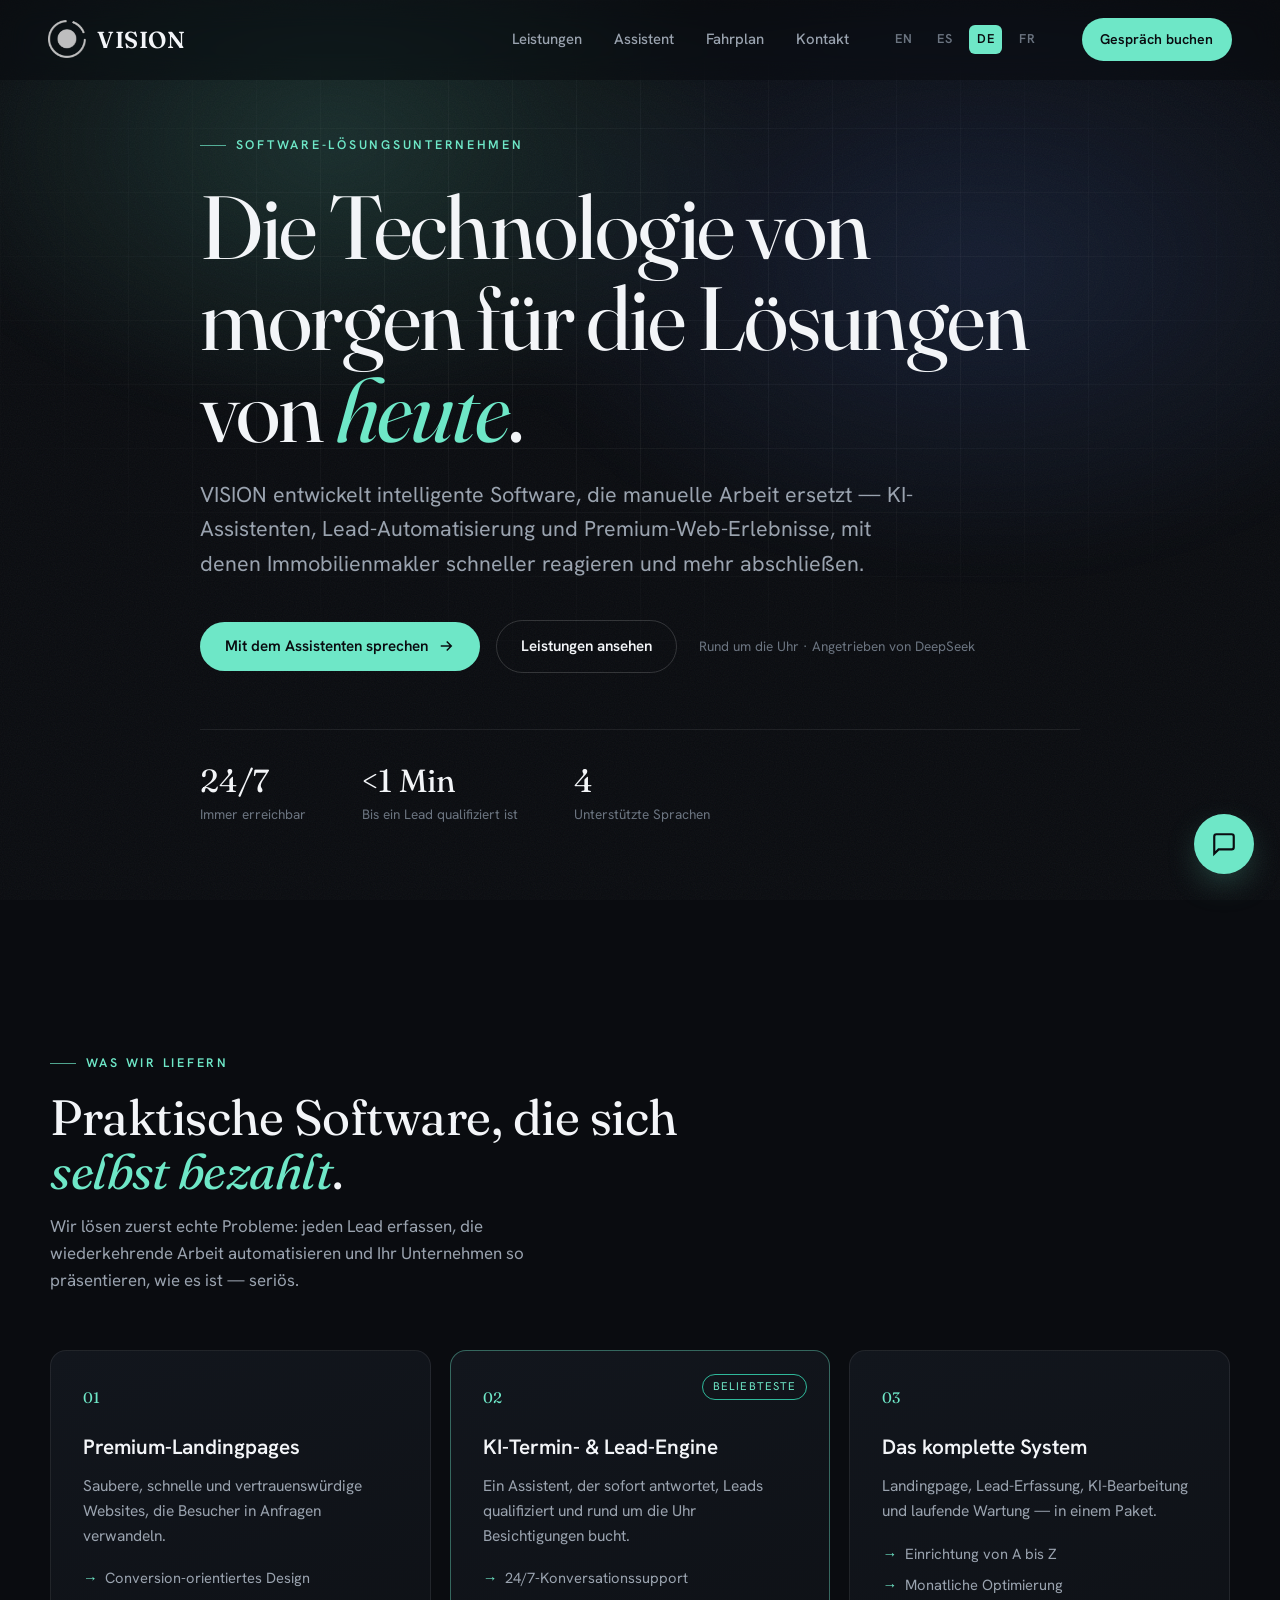
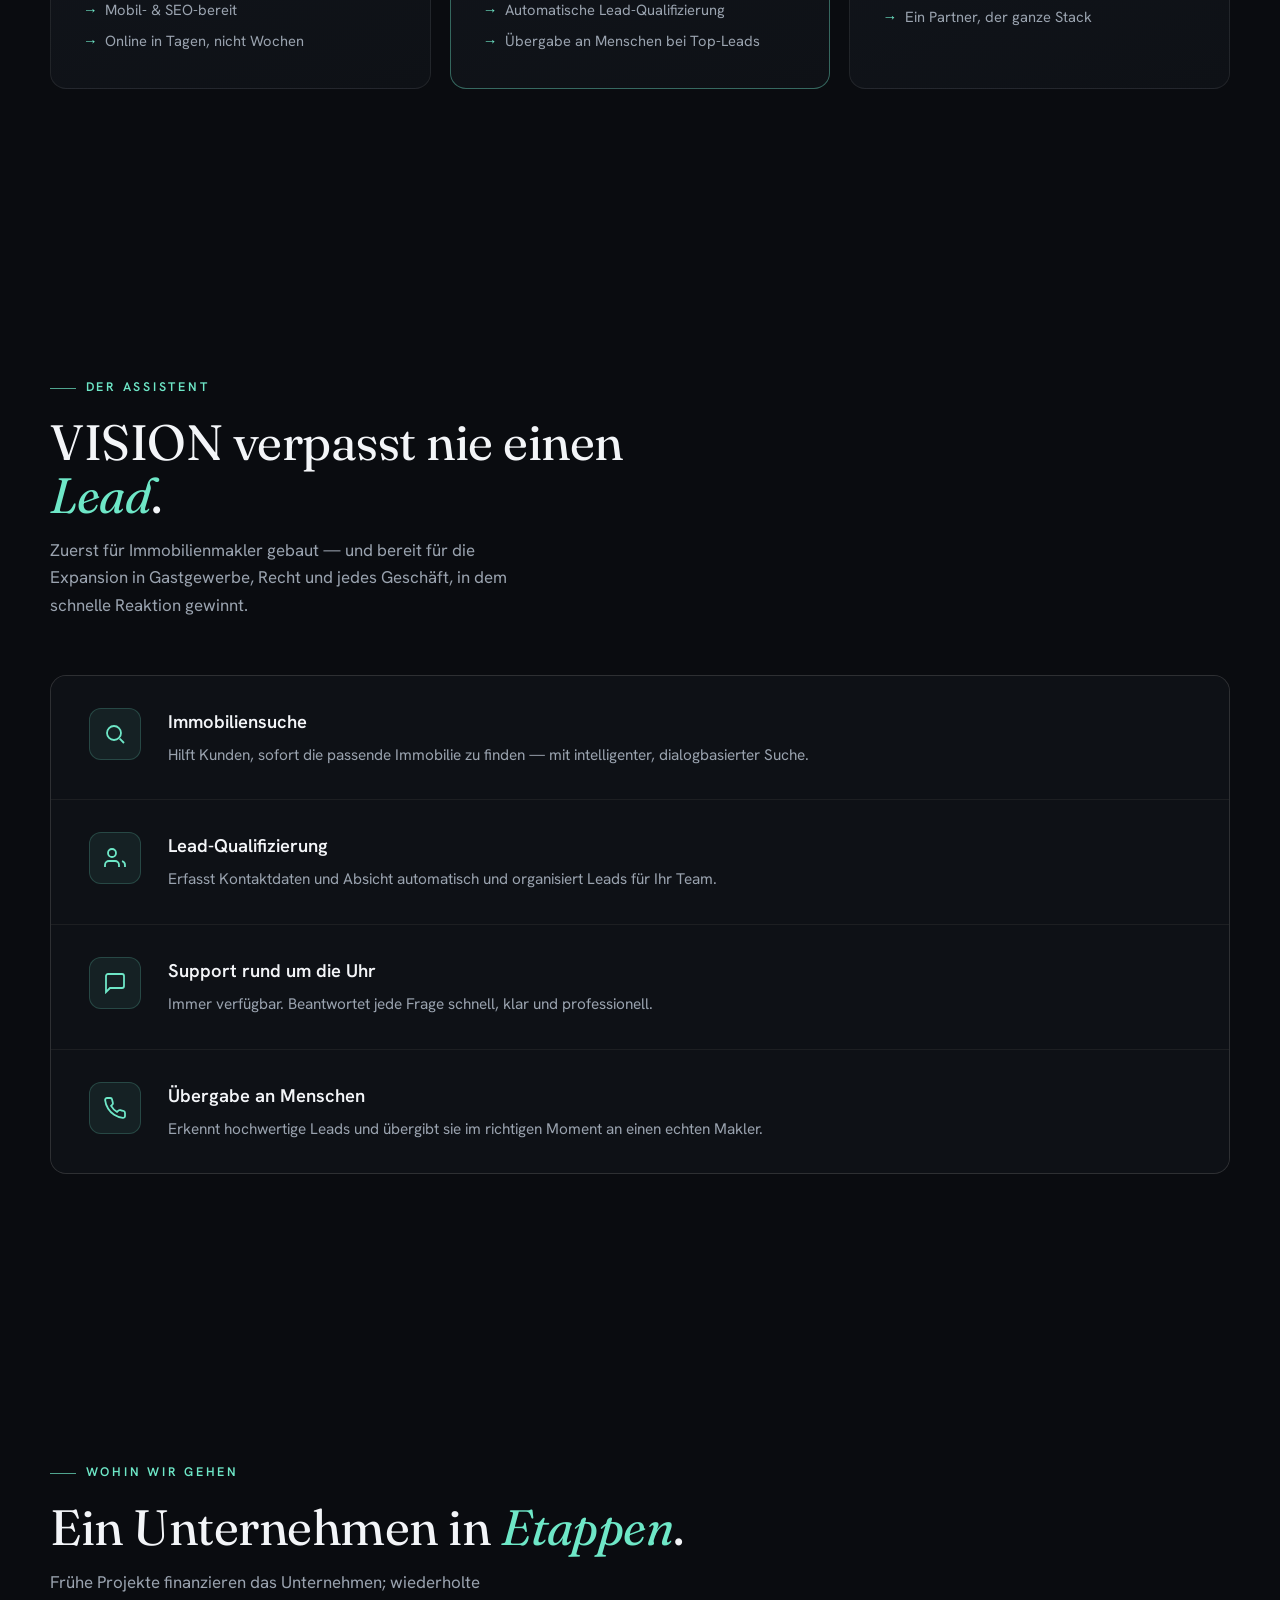
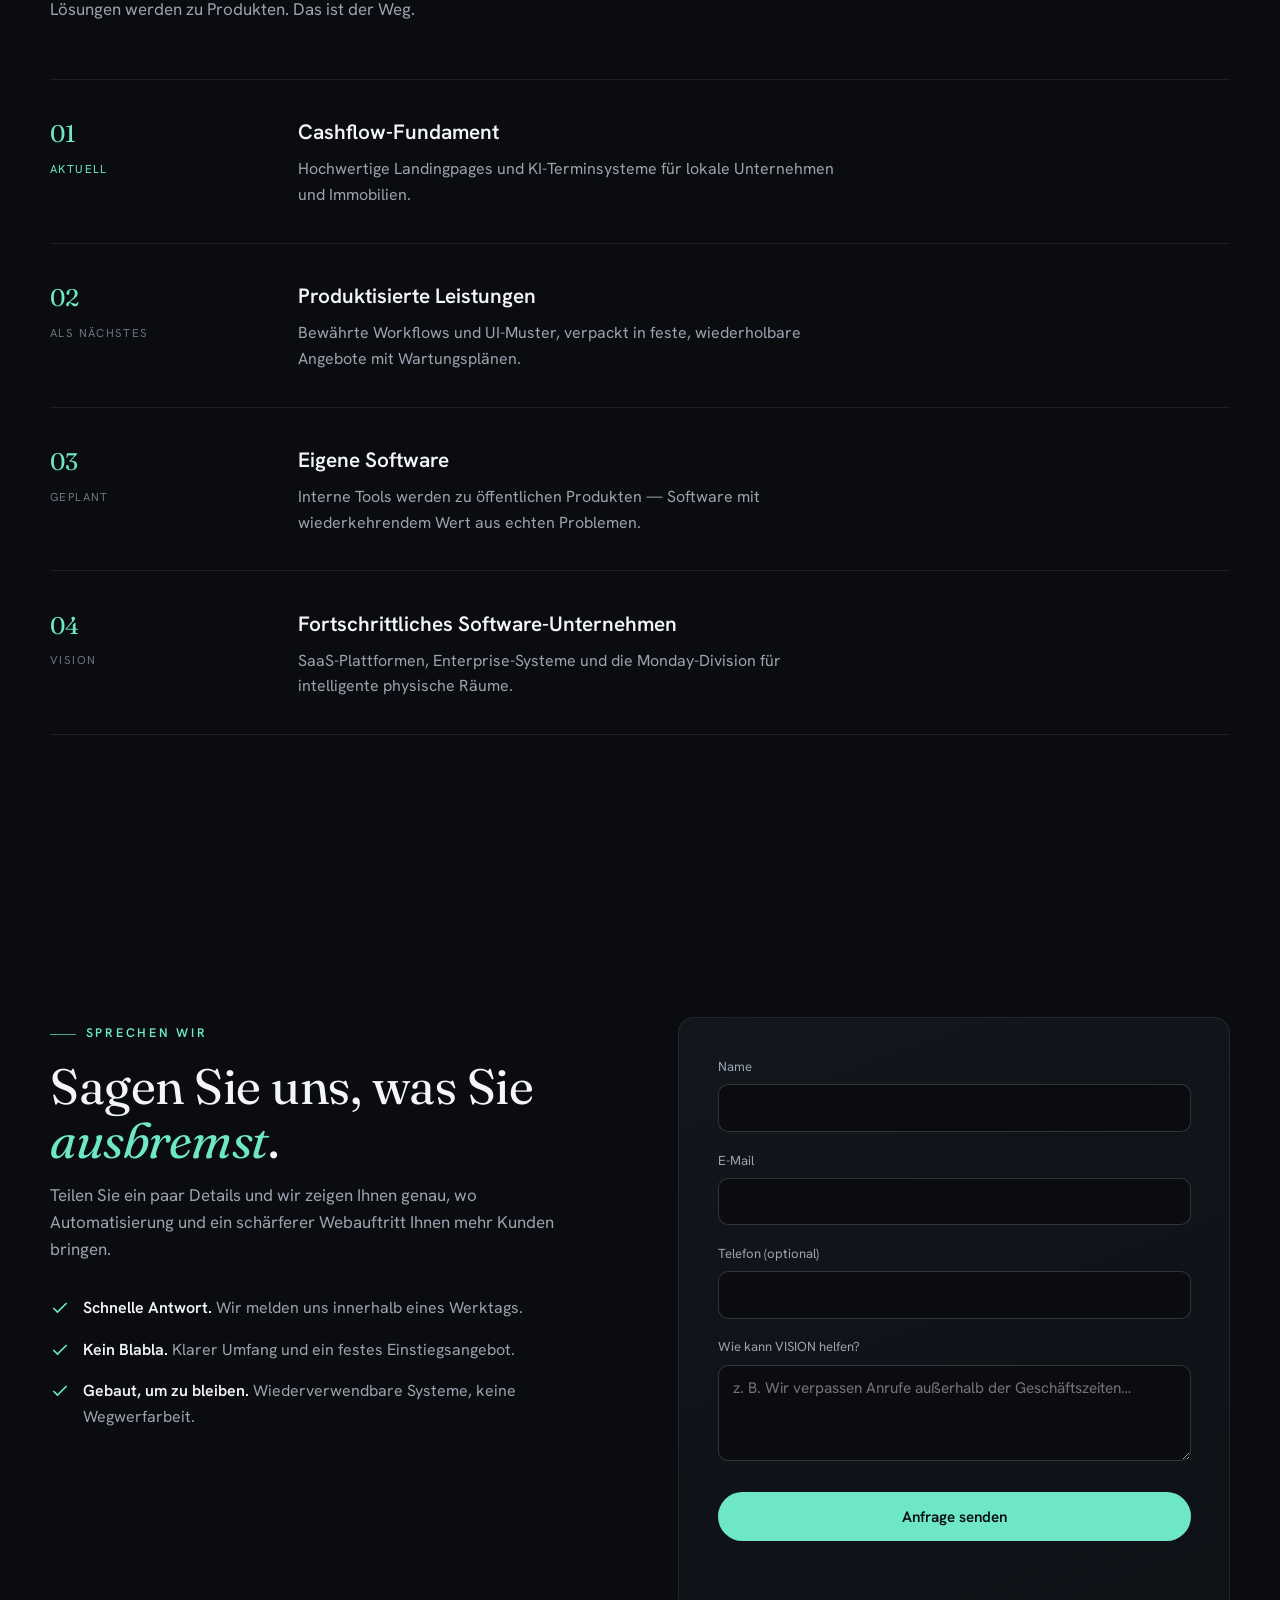
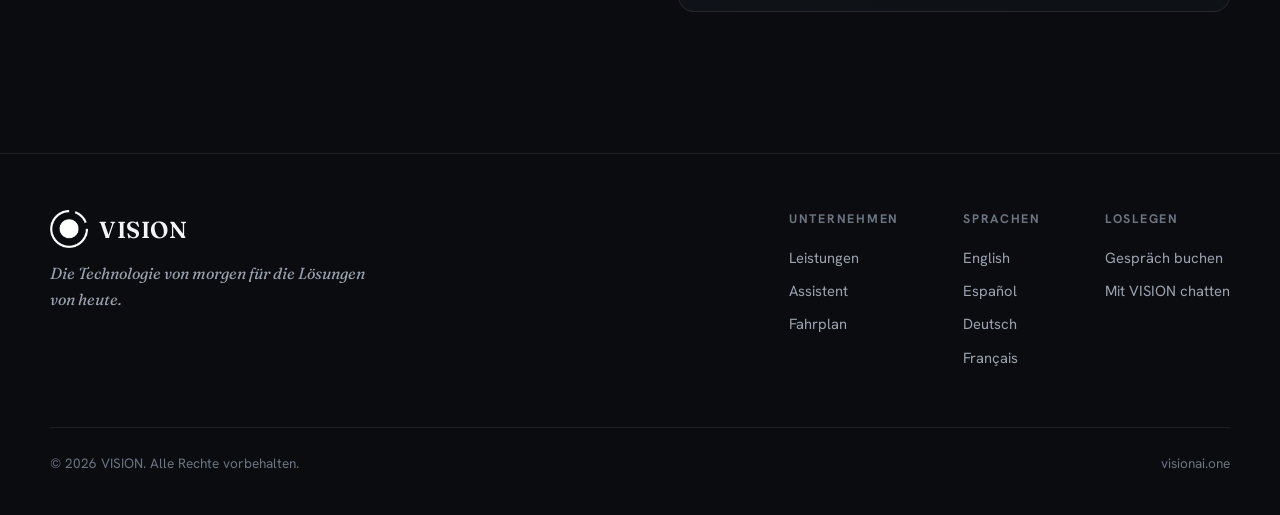
==== de/index.html @ 318dabcb "Executive change, built from the ground up, hard redesign of all the pages" ====
<!DOCTYPE html>
<html lang="de" data-lang="de">
<head>
  <meta charset="UTF-8" />
  <meta name="viewport" content="width=device-width, initial-scale=1.0" />
  <title>VISION</title>
  <meta name="description" content="VISION entwickelt Software, die Zeit spart, die Conversion steigert und manuelle Arbeit automatisiert. KI-Assistenten und Premium-Web-Erlebnisse für Immobilienmakler." />
  <meta name="theme-color" content="#0a0c10" />

  <meta property="og:title" content="VISION — Die Technologie von morgen für die Lösungen von heute" />
  <meta property="og:description" content="KI-Terminautomatisierung, Lead-Qualifizierung und Premium-Landingpages für lokale Unternehmen und Immobilien." />
  <meta property="og:type" content="website" />
  <meta property="og:url" content="https://visionai.one/de/" />

  <link rel="shortcut icon" href="../assets/images/favicon/favicon.ico?v=7" type="image/x-icon">
  <link rel="icon" type="image/png" sizes="16x16" href="../assets/images/favicon/favicon-16x16.png?v=7">
  <link rel="icon" type="image/png" sizes="32x32" href="../assets/images/favicon/favicon-32x32.png?v=7">
  <link rel="apple-touch-icon" sizes="180x180" href="../assets/images/favicon/apple-touch-icon-v7.png?v=7">
  <link rel="manifest" href="../assets/data/site.webmanifest?v=7">


  <link rel="stylesheet" href="../dependencies/css/fonts.css">
  <link rel="stylesheet" href="../dependencies/css/styles.css">
</head>

<body>
  <header class="nav">
    <a class="nav-logo" href="../de/index.html">
      <img src="../assets/images/logos/VISION-NewLogo.png" alt="VISION" class="nav-logo-img">
      VISION
    </a>
    <div class="nav-cluster">
      <nav class="nav-links">
        <a href="#services">Leistungen</a>
        <a href="#capabilities">Assistent</a>
        <a href="#roadmap">Fahrplan</a>
        <a href="#contact">Kontakt</a>
      </nav>
      <div class="lang-switch" aria-label="Sprache">
        <a href="../index.html">EN</a>
        <a href="../es/index.html">ES</a>
        <a href="../de/index.html" aria-current="true">DE</a>
        <a href="../fr/index.html">FR</a>
      </div>
      <a class="btn btn-primary btn-sm" href="#contact">Gespräch buchen</a>
    </div>
  </header>

  <section class="hero">
    <div class="container hero-inner">
      <span class="eyebrow reveal">Software-Lösungsunternehmen</span>
      <h1 class="reveal">Die Technologie von morgen für die Lösungen von <em>heute</em>.</h1>
      <p class="hero-sub reveal">
        VISION entwickelt intelligente Software, die manuelle Arbeit ersetzt — KI-Assistenten,
        Lead-Automatisierung und Premium-Web-Erlebnisse, mit denen Immobilienmakler schneller
        reagieren und mehr abschließen.
      </p>
      <div class="hero-actions reveal">
        <button class="btn btn-primary" data-open-chat>
          Mit dem Assistenten sprechen
          <svg width="18" height="18" viewBox="0 0 24 24" fill="none" stroke="currentColor" stroke-width="2"><path d="M5 12h14M13 6l6 6-6 6"/></svg>
        </button>
        <a class="btn btn-ghost" href="#services">Leistungen ansehen</a>
        <span class="hero-note">Rund um die Uhr · Angetrieben von DeepSeek</span>
      </div>

      <div class="hero-stats reveal">
        <div class="stat"><div class="n">24/7</div><div class="l">Immer erreichbar</div></div>
        <div class="stat"><div class="n">&lt;1 Min</div><div class="l">Bis ein Lead qualifiziert ist</div></div>
        <div class="stat"><div class="n">4</div><div class="l">Unterstützte Sprachen</div></div>
      </div>
    </div>
  </section>

  <section id="services" class="section">
    <div class="container">
      <div class="section-head reveal">
        <span class="eyebrow">Was wir liefern</span>
        <h2 class="section-title">Praktische Software, die sich <em>selbst bezahlt</em>.</h2>
        <p class="section-sub">Wir lösen zuerst echte Probleme: jeden Lead erfassen, die wiederkehrende Arbeit
          automatisieren und Ihr Unternehmen so präsentieren, wie es ist — seriös.</p>
      </div>

      <div class="offers-grid">
        <article class="offer reveal">
          <div class="offer-num">01</div>
          <h3>Premium-Landingpages</h3>
          <p>Saubere, schnelle und vertrauenswürdige Websites, die Besucher in Anfragen verwandeln.</p>
          <ul>
            <li>Conversion-orientiertes Design</li>
            <li>Mobil- & SEO-bereit</li>
            <li>Online in Tagen, nicht Wochen</li>
          </ul>
        </article>

        <article class="offer featured reveal">
          <span class="tag">Beliebteste</span>
          <div class="offer-num">02</div>
          <h3>KI-Termin- & Lead-Engine</h3>
          <p>Ein Assistent, der sofort antwortet, Leads qualifiziert und rund um die Uhr Besichtigungen bucht.</p>
          <ul>
            <li>24/7-Konversationssupport</li>
            <li>Automatische Lead-Qualifizierung</li>
            <li>Übergabe an Menschen bei Top-Leads</li>
          </ul>
        </article>

        <article class="offer reveal">
          <div class="offer-num">03</div>
          <h3>Das komplette System</h3>
          <p>Landingpage, Lead-Erfassung, KI-Bearbeitung und laufende Wartung — in einem Paket.</p>
          <ul>
            <li>Einrichtung von A bis Z</li>
            <li>Monatliche Optimierung</li>
            <li>Ein Partner, der ganze Stack</li>
          </ul>
        </article>
      </div>
    </div>
  </section>

  <section id="capabilities" class="section">
    <div class="container">
      <div class="section-head reveal">
        <span class="eyebrow">Der Assistent</span>
        <h2 class="section-title">VISION verpasst nie einen <em>Lead</em>.</h2>
        <p class="section-sub">Zuerst für Immobilienmakler gebaut — und bereit für die Expansion in Gastgewerbe,
          Recht und jedes Geschäft, in dem schnelle Reaktion gewinnt.</p>
      </div>

      <div class="caps reveal">
        <div class="cap">
          <div class="cap-icon"><svg viewBox="0 0 24 24" fill="none" stroke="currentColor" stroke-width="1.8"><path d="m21 21-4.3-4.3"/><circle cx="11" cy="11" r="7"/></svg></div>
          <div><h3>Immobiliensuche</h3><p>Hilft Kunden, sofort die passende Immobilie zu finden — mit intelligenter, dialogbasierter Suche.</p></div>
        </div>
        <div class="cap">
          <div class="cap-icon"><svg viewBox="0 0 24 24" fill="none" stroke="currentColor" stroke-width="1.8"><path d="M16 21v-2a4 4 0 0 0-4-4H6a4 4 0 0 0-4 4v2"/><circle cx="9" cy="7" r="4"/><path d="M22 21v-2a4 4 0 0 0-3-3.87"/></svg></div>
          <div><h3>Lead-Qualifizierung</h3><p>Erfasst Kontaktdaten und Absicht automatisch und organisiert Leads für Ihr Team.</p></div>
        </div>
        <div class="cap">
          <div class="cap-icon"><svg viewBox="0 0 24 24" fill="none" stroke="currentColor" stroke-width="1.8"><path d="M21 15a2 2 0 0 1-2 2H7l-4 4V5a2 2 0 0 1 2-2h14a2 2 0 0 1 2 2z"/></svg></div>
          <div><h3>Support rund um die Uhr</h3><p>Immer verfügbar. Beantwortet jede Frage schnell, klar und professionell.</p></div>
        </div>
        <div class="cap">
          <div class="cap-icon"><svg viewBox="0 0 24 24" fill="none" stroke="currentColor" stroke-width="1.8"><path d="M22 16.92v3a2 2 0 0 1-2.18 2 19.79 19.79 0 0 1-8.63-3.07 19.5 19.5 0 0 1-6-6 19.79 19.79 0 0 1-3.07-8.67A2 2 0 0 1 4.11 2h3a2 2 0 0 1 2 1.72c.13.96.36 1.9.7 2.81a2 2 0 0 1-.45 2.11L8.09 9.91a16 16 0 0 0 6 6l1.27-1.27a2 2 0 0 1 2.11-.45c.91.34 1.85.57 2.81.7A2 2 0 0 1 22 16.92z"/></svg></div>
          <div><h3>Übergabe an Menschen</h3><p>Erkennt hochwertige Leads und übergibt sie im richtigen Moment an einen echten Makler.</p></div>
        </div>
      </div>
    </div>
  </section>

  <section id="roadmap" class="section">
    <div class="container">
      <div class="section-head reveal">
        <span class="eyebrow">Wohin wir gehen</span>
        <h2 class="section-title">Ein Unternehmen in <em>Etappen</em>.</h2>
        <p class="section-sub">Frühe Projekte finanzieren das Unternehmen; wiederholte Lösungen werden zu Produkten. Das ist der Weg.</p>
      </div>

      <div class="roadmap-wrap reveal">
        <div class="stage">
          <div class="stage-k"><span class="phase">01</span><span class="status now">Aktuell</span></div>
          <div><h3>Cashflow-Fundament</h3><p>Hochwertige Landingpages und KI-Terminsysteme für lokale Unternehmen und Immobilien.</p></div>
        </div>
        <div class="stage">
          <div class="stage-k"><span class="phase">02</span><span class="status">Als Nächstes</span></div>
          <div><h3>Produktisierte Leistungen</h3><p>Bewährte Workflows und UI-Muster, verpackt in feste, wiederholbare Angebote mit Wartungsplänen.</p></div>
        </div>
        <div class="stage">
          <div class="stage-k"><span class="phase">03</span><span class="status">Geplant</span></div>
          <div><h3>Eigene Software</h3><p>Interne Tools werden zu öffentlichen Produkten — Software mit wiederkehrendem Wert aus echten Problemen.</p></div>
        </div>
        <div class="stage">
          <div class="stage-k"><span class="phase">04</span><span class="status">Vision</span></div>
          <div><h3>Fortschrittliches Software-Unternehmen</h3><p>SaaS-Plattformen, Enterprise-Systeme und die Monday-Division für intelligente physische Räume.</p></div>
        </div>
      </div>
    </div>
  </section>

  <section id="contact" class="section">
    <div class="container contact-grid">
      <div class="contact-copy reveal">
        <span class="eyebrow">Sprechen wir</span>
        <h2 class="section-title">Sagen Sie uns, was Sie <em>ausbremst</em>.</h2>
        <p class="section-sub">Teilen Sie ein paar Details und wir zeigen Ihnen genau, wo Automatisierung und
          ein schärferer Webauftritt Ihnen mehr Kunden bringen.</p>
        <ul class="contact-points">
          <li><svg viewBox="0 0 24 24" fill="none" stroke="currentColor" stroke-width="2"><path d="M20 6 9 17l-5-5"/></svg><span><b>Schnelle Antwort.</b> Wir melden uns innerhalb eines Werktags.</span></li>
          <li><svg viewBox="0 0 24 24" fill="none" stroke="currentColor" stroke-width="2"><path d="M20 6 9 17l-5-5"/></svg><span><b>Kein Blabla.</b> Klarer Umfang und ein festes Einstiegsangebot.</span></li>
          <li><svg viewBox="0 0 24 24" fill="none" stroke="currentColor" stroke-width="2"><path d="M20 6 9 17l-5-5"/></svg><span><b>Gebaut, um zu bleiben.</b> Wiederverwendbare Systeme, keine Wegwerfarbeit.</span></li>
        </ul>
      </div>

      <form id="leadForm" class="lead-form reveal" novalidate>
        <div class="field">
          <label for="lf-name">Name</label>
          <input id="lf-name" name="name" type="text" autocomplete="name" required>
        </div>
        <div class="field">
          <label for="lf-email">E-Mail</label>
          <input id="lf-email" name="email" type="email" autocomplete="email" required>
        </div>
        <div class="field">
          <label for="lf-phone">Telefon (optional)</label>
          <input id="lf-phone" name="phone" type="tel" autocomplete="tel">
        </div>
        <div class="field">
          <label for="lf-message">Wie kann VISION helfen?</label>
          <textarea id="lf-message" name="message" placeholder="z. B. Wir verpassen Anrufe außerhalb der Geschäftszeiten…"></textarea>
        </div>
        <button type="submit" class="btn btn-primary">Anfrage senden</button>
        <p id="formStatus" class="form-status" role="status" aria-live="polite"></p>
      </form>
    </div>
  </section>

  <footer class="footer">
    <div class="container">
      <div class="footer-top">
        <div class="footer-brand">
          <a class="nav-logo" href="../de/index.html"><img src="../assets/images/logos/VISION-WhiteNBACK.png" alt="VISION" class="nav-logo-img"> VISION</a>
          <p class="motto">Die Technologie von morgen für die Lösungen von heute.</p>
        </div>
        <div class="footer-cols">
          <div class="footer-col">
            <h4>Unternehmen</h4>
            <a href="#services">Leistungen</a>
            <a href="#capabilities">Assistent</a>
            <a href="#roadmap">Fahrplan</a>
          </div>
          <div class="footer-col">
            <h4>Sprachen</h4>
            <a href="../index.html">English</a>
            <a href="../es/index.html">Español</a>
            <a href="../de/index.html">Deutsch</a>
            <a href="../fr/index.html">Français</a>
          </div>
          <div class="footer-col">
            <h4>Loslegen</h4>
            <a href="#contact">Gespräch buchen</a>
            <a href="#" data-open-chat>Mit VISION chatten</a>
          </div>
        </div>
      </div>
      <div class="footer-bottom">
        <span>© <span id="year">2026</span> VISION. Alle Rechte vorbehalten.</span>
        <span>visionai.one</span>
      </div>
    </div>
  </footer>

  <button id="chatFab" class="chat-fab" aria-label="VISION-Assistent öffnen">
    <svg viewBox="0 0 24 24" fill="none" stroke="currentColor" stroke-width="2"><path d="M21 15a2 2 0 0 1-2 2H7l-4 4V5a2 2 0 0 1 2-2h14a2 2 0 0 1 2 2z"/></svg>
  </button>

  <div id="chatWidget" class="chat-widget hidden" role="dialog" aria-label="VISION-Assistent">
    <div class="chat-header">
      <div class="chat-avatar">V</div>
      <div>
        <div class="chat-title">VISION-Assistent</div>
        <div class="chat-status">Online</div>
      </div>
      <button id="chatClose" class="chat-close" aria-label="Schließen">✕</button>
    </div>
    <div class="chat-messages" id="chatMessages"></div>
    <div class="chat-input-row">
      <input type="text" id="chatInput" placeholder="Nach einer Immobilie fragen…" autocomplete="off">
      <button id="chatSend" class="chat-send" aria-label="Senden">
        <svg viewBox="0 0 24 24" fill="none" stroke="currentColor" stroke-width="2"><path d="M22 2 11 13M22 2l-7 20-4-9-9-4 20-7z"/></svg>
      </button>
    </div>
  </div>

  <script src="../dependencies/js/script.js"></script>
</body>
</html>
---- dependencies/css/fonts.css ----
/* Self-hosted fonts — Fraunces (display) + Hanken Grotesk (body).
   Latin + Latin-Ext subsets; covers EN/ES/DE/FR accents. */

@font-face {
  font-family: 'Fraunces';
  font-style: italic;
  font-weight: 400;
  font-display: swap;
  src: url('../fonts/fraunces-400-italic-latin-ext.woff2') format('woff2');
  unicode-range: U+0100-02BA, U+02BD-02C5, U+02C7-02CC, U+02CE-02D7, U+02DD-02FF, U+0304, U+0308, U+0329, U+1D00-1DBF, U+1E00-1E9F, U+1EF2-1EFF, U+2020, U+20A0-20AB, U+20AD-20C0, U+2113, U+2C60-2C7F, U+A720-A7FF;
}
@font-face {
  font-family: 'Fraunces';
  font-style: italic;
  font-weight: 400;
  font-display: swap;
  src: url('../fonts/fraunces-400-italic-latin.woff2') format('woff2');
  unicode-range: U+0000-00FF, U+0131, U+0152-0153, U+02BB-02BC, U+02C6, U+02DA, U+02DC, U+0304, U+0308, U+0329, U+2000-206F, U+20AC, U+2122, U+2191, U+2193, U+2212, U+2215, U+FEFF, U+FFFD;
}
@font-face {
  font-family: 'Fraunces';
  font-style: normal;
  font-weight: 400;
  font-display: swap;
  src: url('../fonts/fraunces-400-normal-latin-ext.woff2') format('woff2');
  unicode-range: U+0100-02BA, U+02BD-02C5, U+02C7-02CC, U+02CE-02D7, U+02DD-02FF, U+0304, U+0308, U+0329, U+1D00-1DBF, U+1E00-1E9F, U+1EF2-1EFF, U+2020, U+20A0-20AB, U+20AD-20C0, U+2113, U+2C60-2C7F, U+A720-A7FF;
}
@font-face {
  font-family: 'Fraunces';
  font-style: normal;
  font-weight: 400;
  font-display: swap;
  src: url('../fonts/fraunces-400-normal-latin.woff2') format('woff2');
  unicode-range: U+0000-00FF, U+0131, U+0152-0153, U+02BB-02BC, U+02C6, U+02DA, U+02DC, U+0304, U+0308, U+0329, U+2000-206F, U+20AC, U+2122, U+2191, U+2193, U+2212, U+2215, U+FEFF, U+FFFD;
}
@font-face {
  font-family: 'Fraunces';
  font-style: normal;
  font-weight: 600;
  font-display: swap;
  src: url('../fonts/fraunces-600-normal-latin-ext.woff2') format('woff2');
  unicode-range: U+0100-02BA, U+02BD-02C5, U+02C7-02CC, U+02CE-02D7, U+02DD-02FF, U+0304, U+0308, U+0329, U+1D00-1DBF, U+1E00-1E9F, U+1EF2-1EFF, U+2020, U+20A0-20AB, U+20AD-20C0, U+2113, U+2C60-2C7F, U+A720-A7FF;
}
@font-face {
  font-family: 'Fraunces';
  font-style: normal;
  font-weight: 600;
  font-display: swap;
  src: url('../fonts/fraunces-600-normal-latin.woff2') format('woff2');
  unicode-range: U+0000-00FF, U+0131, U+0152-0153, U+02BB-02BC, U+02C6, U+02DA, U+02DC, U+0304, U+0308, U+0329, U+2000-206F, U+20AC, U+2122, U+2191, U+2193, U+2212, U+2215, U+FEFF, U+FFFD;
}
@font-face {
  font-family: 'Hanken Grotesk';
  font-style: normal;
  font-weight: 400;
  font-display: swap;
  src: url('../fonts/hankengrotesk-400-normal-latin-ext.woff2') format('woff2');
  unicode-range: U+0100-02BA, U+02BD-02C5, U+02C7-02CC, U+02CE-02D7, U+02DD-02FF, U+0304, U+0308, U+0329, U+1D00-1DBF, U+1E00-1E9F, U+1EF2-1EFF, U+2020, U+20A0-20AB, U+20AD-20C0, U+2113, U+2C60-2C7F, U+A720-A7FF;
}
@font-face {
  font-family: 'Hanken Grotesk';
  font-style: normal;
  font-weight: 400;
  font-display: swap;
  src: url('../fonts/hankengrotesk-400-normal-latin.woff2') format('woff2');
  unicode-range: U+0000-00FF, U+0131, U+0152-0153, U+02BB-02BC, U+02C6, U+02DA, U+02DC, U+0304, U+0308, U+0329, U+2000-206F, U+20AC, U+2122, U+2191, U+2193, U+2212, U+2215, U+FEFF, U+FFFD;
}
@font-face {
  font-family: 'Hanken Grotesk';
  font-style: normal;
  font-weight: 500;
  font-display: swap;
  src: url('../fonts/hankengrotesk-500-normal-latin-ext.woff2') format('woff2');
  unicode-range: U+0100-02BA, U+02BD-02C5, U+02C7-02CC, U+02CE-02D7, U+02DD-02FF, U+0304, U+0308, U+0329, U+1D00-1DBF, U+1E00-1E9F, U+1EF2-1EFF, U+2020, U+20A0-20AB, U+20AD-20C0, U+2113, U+2C60-2C7F, U+A720-A7FF;
}
@font-face {
  font-family: 'Hanken Grotesk';
  font-style: normal;
  font-weight: 500;
  font-display: swap;
  src: url('../fonts/hankengrotesk-500-normal-latin.woff2') format('woff2');
  unicode-range: U+0000-00FF, U+0131, U+0152-0153, U+02BB-02BC, U+02C6, U+02DA, U+02DC, U+0304, U+0308, U+0329, U+2000-206F, U+20AC, U+2122, U+2191, U+2193, U+2212, U+2215, U+FEFF, U+FFFD;
}
@font-face {
  font-family: 'Hanken Grotesk';
  font-style: normal;
  font-weight: 600;
  font-display: swap;
  src: url('../fonts/hankengrotesk-600-normal-latin-ext.woff2') format('woff2');
  unicode-range: U+0100-02BA, U+02BD-02C5, U+02C7-02CC, U+02CE-02D7, U+02DD-02FF, U+0304, U+0308, U+0329, U+1D00-1DBF, U+1E00-1E9F, U+1EF2-1EFF, U+2020, U+20A0-20AB, U+20AD-20C0, U+2113, U+2C60-2C7F, U+A720-A7FF;
}
@font-face {
  font-family: 'Hanken Grotesk';
  font-style: normal;
  font-weight: 600;
  font-display: swap;
  src: url('../fonts/hankengrotesk-600-normal-latin.woff2') format('woff2');
  unicode-range: U+0000-00FF, U+0131, U+0152-0153, U+02BB-02BC, U+02C6, U+02DA, U+02DC, U+0304, U+0308, U+0329, U+2000-206F, U+20AC, U+2122, U+2191, U+2193, U+2212, U+2215, U+FEFF, U+FFFD;
}
@font-face {
  font-family: 'Hanken Grotesk';
  font-style: normal;
  font-weight: 700;
  font-display: swap;
  src: url('../fonts/hankengrotesk-700-normal-latin-ext.woff2') format('woff2');
  unicode-range: U+0100-02BA, U+02BD-02C5, U+02C7-02CC, U+02CE-02D7, U+02DD-02FF, U+0304, U+0308, U+0329, U+1D00-1DBF, U+1E00-1E9F, U+1EF2-1EFF, U+2020, U+20A0-20AB, U+20AD-20C0, U+2113, U+2C60-2C7F, U+A720-A7FF;
}
@font-face {
  font-family: 'Hanken Grotesk';
  font-style: normal;
  font-weight: 700;
  font-display: swap;
  src: url('../fonts/hankengrotesk-700-normal-latin.woff2') format('woff2');
  unicode-range: U+0000-00FF, U+0131, U+0152-0153, U+02BB-02BC, U+02C6, U+02DA, U+02DC, U+0304, U+0308, U+0329, U+2000-206F, U+20AC, U+2122, U+2191, U+2193, U+2212, U+2215, U+FEFF, U+FFFD;
}
---- dependencies/css/styles.css ----
/* ============================================================
   VISION — premium editorial-tech design system
   Display: Fraunces · Body: Hanken Grotesk
   Ink canvas · luminous mint-teal accent · film grain
   ============================================================ */

:root {
  /* Palette */
  --ink: #0a0c10;
  --ink-2: #0e1116;
  --panel: #12161d;
  --panel-2: #161b23;
  --line: rgba(255, 255, 255, 0.08);
  --line-strong: rgba(255, 255, 255, 0.16);

  --text: #f3f5f8;
  --muted: #9aa3af;
  --muted-2: #6b7480;

  --accent: #6ee7c7;          /* luminous mint-teal */
  --accent-deep: #2fb89a;
  --accent-blue: #5b8cff;     /* used only in hero aurora */
  --accent-glow: rgba(110, 231, 199, 0.35);

  /* Type */
  --font-display: "Fraunces", Georgia, "Times New Roman", serif;
  --font-body: "Hanken Grotesk", -apple-system, BlinkMacSystemFont, sans-serif;

  /* Spacing & shape */
  --radius: 16px;
  --radius-sm: 10px;
  --maxw: 1180px;
  --ease: cubic-bezier(0.22, 1, 0.36, 1);
}

* { margin: 0; padding: 0; box-sizing: border-box; }

html { scroll-behavior: smooth; -webkit-text-size-adjust: 100%; }

body {
  font-family: var(--font-body);
  background-color: var(--ink);
  color: var(--text);
  line-height: 1.6;
  overflow-x: hidden;
  -webkit-font-smoothing: antialiased;
  text-rendering: optimizeLegibility;
}

/* Film grain + ambient glow overlay */
body::before {
  content: "";
  position: fixed;
  inset: 0;
  z-index: 1;
  pointer-events: none;
  opacity: 0.05;
  background-image: url("data:image/svg+xml,%3Csvg xmlns='http://www.w3.org/2000/svg' width='160' height='160'%3E%3Cfilter id='n'%3E%3CfeTurbulence type='fractalNoise' baseFrequency='0.85' numOctaves='3' stitchTiles='stitch'/%3E%3C/filter%3E%3Crect width='100%25' height='100%25' filter='url(%23n)'/%3E%3C/svg%3E");
}

::selection { background: var(--accent); color: var(--ink); }

a { color: inherit; text-decoration: none; }

/* ---- Layout helpers ---- */
.container { width: min(100% - 3rem, var(--maxw)); margin-inline: auto; }
.eyebrow {
  font-size: 0.78rem;
  letter-spacing: 0.22em;
  text-transform: uppercase;
  color: var(--accent);
  font-weight: 600;
  display: inline-flex;
  align-items: center;
  gap: 0.6rem;
}
.eyebrow::before {
  content: "";
  width: 26px; height: 1px;
  background: var(--accent);
  opacity: 0.7;
}

.section { position: relative; z-index: 2; padding: clamp(5rem, 11vw, 9rem) 0; }
.section-head { max-width: 640px; margin-bottom: 3.5rem; }
.section-title {
  font-family: var(--font-display);
  font-weight: 400;
  font-size: clamp(2rem, 5vw, 3.1rem);
  line-height: 1.08;
  letter-spacing: -0.01em;
  margin: 1.1rem 0 0.9rem;
}
.section-title em { font-style: italic; color: var(--accent); }
.section-sub { color: var(--muted); font-size: 1.06rem; max-width: 56ch; }

/* ============================================================
   NAVBAR
   ============================================================ */
.nav {
  position: fixed;
  top: 0; left: 0; right: 0;
  z-index: 1000;
  display: flex;
  justify-content: space-between;
  align-items: center;
  padding: 1.1rem clamp(1.5rem, 4vw, 3rem);
  background: rgba(10, 12, 16, 0.55);
  backdrop-filter: blur(14px) saturate(140%);
  border-bottom: 1px solid transparent;
  transition: border-color 0.4s var(--ease), background 0.4s var(--ease);
}
.nav.scrolled { border-bottom-color: var(--line); background: rgba(10, 12, 16, 0.82); }

.nav-logo {
  display: flex;
  align-items: center;
  gap: 0.7rem;
  font-family: var(--font-display);
  font-weight: 600;
  font-size: 1.45rem;
  letter-spacing: 0.02em;
}
.nav-logo-img { width: 38px; height: 38px; object-fit: contain; }

.nav-cluster { display: flex; align-items: center; gap: clamp(1rem, 3vw, 2.4rem); }
.nav-links { display: flex; gap: clamp(1rem, 2.5vw, 2rem); }
.nav-links a {
  font-size: 0.93rem;
  font-weight: 500;
  color: var(--muted);
  position: relative;
  transition: color 0.25s var(--ease);
}
.nav-links a::after {
  content: "";
  position: absolute;
  left: 0; bottom: -5px;
  width: 0; height: 1.5px;
  background: var(--accent);
  transition: width 0.3s var(--ease);
}
.nav-links a:hover { color: var(--text); }
.nav-links a:hover::after { width: 100%; }

.lang-switch { display: flex; gap: 0.55rem; font-size: 0.8rem; }
.lang-switch a {
  color: var(--muted-2);
  padding: 0.25rem 0.5rem;
  border-radius: 6px;
  font-weight: 600;
  letter-spacing: 0.05em;
  transition: all 0.25s var(--ease);
}
.lang-switch a:hover { color: var(--text); }
.lang-switch a[aria-current="true"] { color: var(--ink); background: var(--accent); }

/* ---- Buttons ---- */
.btn {
  display: inline-flex;
  align-items: center;
  justify-content: center;
  gap: 0.55rem;
  font-family: var(--font-body);
  font-weight: 600;
  font-size: 0.95rem;
  padding: 0.85rem 1.5rem;
  border-radius: 100px;
  border: 1px solid transparent;
  cursor: pointer;
  transition: transform 0.25s var(--ease), box-shadow 0.3s var(--ease),
              background 0.3s var(--ease), color 0.3s var(--ease);
  white-space: nowrap;
}
.btn-primary {
  background: var(--accent);
  color: var(--ink);
  box-shadow: 0 0 0 0 var(--accent-glow);
}
.btn-primary:hover {
  transform: translateY(-2px);
  box-shadow: 0 14px 38px -10px var(--accent-glow);
}
.btn-ghost {
  background: transparent;
  color: var(--text);
  border-color: var(--line-strong);
}
.btn-ghost:hover { border-color: var(--accent); color: var(--accent); transform: translateY(-2px); }
.btn-sm { padding: 0.6rem 1.1rem; font-size: 0.88rem; }

/* ============================================================
   HERO
   ============================================================ */
.hero {
  position: relative;
  z-index: 2;
  min-height: 100vh;
  display: flex;
  align-items: center;
  padding: 8rem 0 5rem;
  overflow: hidden;
}
/* Aurora light */
.hero::before {
  content: "";
  position: absolute;
  top: -20%; left: 50%;
  width: 120vw; height: 90vh;
  transform: translateX(-50%);
  background:
    radial-gradient(40% 50% at 30% 40%, rgba(110, 231, 199, 0.16), transparent 70%),
    radial-gradient(45% 55% at 72% 55%, rgba(91, 140, 255, 0.14), transparent 70%);
  filter: blur(20px);
  z-index: -1;
  animation: drift 18s ease-in-out infinite alternate;
}
@keyframes drift {
  0% { transform: translateX(-50%) translateY(0) scale(1); }
  100% { transform: translateX(-50%) translateY(30px) scale(1.08); }
}
/* faint grid */
.hero::after {
  content: "";
  position: absolute;
  inset: 0;
  z-index: -1;
  background-image:
    linear-gradient(var(--line) 1px, transparent 1px),
    linear-gradient(90deg, var(--line) 1px, transparent 1px);
  background-size: 64px 64px;
  mask-image: radial-gradient(ellipse 80% 60% at 50% 35%, #000 30%, transparent 75%);
  opacity: 0.5;
}

.hero-inner { max-width: 880px; }
.hero h1 {
  font-family: var(--font-display);
  font-weight: 400;
  font-size: clamp(2.7rem, 8vw, 5.6rem);
  line-height: 1.02;
  letter-spacing: -0.02em;
  margin: 1.6rem 0 1.4rem;
}
.hero h1 em { font-style: italic; color: var(--accent); }
.hero-sub {
  font-size: clamp(1.05rem, 2.2vw, 1.35rem);
  color: var(--muted);
  max-width: 60ch;
  margin-bottom: 2.4rem;
}
.hero-actions { display: flex; flex-wrap: wrap; gap: 1rem; align-items: center; }
.hero-note { color: var(--muted-2); font-size: 0.85rem; margin-left: 0.4rem; }

.hero-stats {
  display: flex;
  flex-wrap: wrap;
  gap: clamp(1.5rem, 5vw, 3.5rem);
  margin-top: 3.5rem;
  padding-top: 2.2rem;
  border-top: 1px solid var(--line);
}
.stat .n {
  font-family: var(--font-display);
  font-size: 2rem;
  color: var(--text);
  line-height: 1;
}
.stat .l { color: var(--muted-2); font-size: 0.85rem; margin-top: 0.4rem; }

/* ============================================================
   SERVICES / OFFERS
   ============================================================ */
.offers-grid {
  display: grid;
  grid-template-columns: repeat(auto-fit, minmax(280px, 1fr));
  gap: 1.2rem;
}
.offer {
  position: relative;
  padding: 2.2rem 2rem;
  background: linear-gradient(160deg, var(--panel), var(--ink-2));
  border: 1px solid var(--line);
  border-radius: var(--radius);
  overflow: hidden;
  transition: transform 0.4s var(--ease), border-color 0.4s var(--ease);
}
.offer::after {
  content: "";
  position: absolute;
  top: 0; left: 0; right: 0; height: 2px;
  background: linear-gradient(90deg, transparent, var(--accent), transparent);
  transform: scaleX(0);
  transition: transform 0.5s var(--ease);
}
.offer:hover { transform: translateY(-6px); border-color: var(--line-strong); }
.offer:hover::after { transform: scaleX(1); }
.offer.featured { border-color: rgba(110, 231, 199, 0.4); }
.offer .tag {
  position: absolute; top: 1.4rem; right: 1.4rem;
  font-size: 0.7rem; letter-spacing: 0.1em; text-transform: uppercase;
  color: var(--accent); border: 1px solid var(--accent-deep);
  padding: 0.2rem 0.6rem; border-radius: 100px;
}
.offer-num {
  font-family: var(--font-display);
  font-size: 0.95rem; color: var(--accent); margin-bottom: 1.2rem;
}
.offer h3 { font-size: 1.3rem; font-weight: 600; margin-bottom: 0.7rem; }
.offer p { color: var(--muted); font-size: 0.97rem; }
.offer ul { list-style: none; margin-top: 1.1rem; display: grid; gap: 0.5rem; }
.offer li { color: var(--muted); font-size: 0.92rem; padding-left: 1.4rem; position: relative; }
.offer li::before { content: "→"; position: absolute; left: 0; color: var(--accent); }

/* ============================================================
   CAPABILITIES (alternating rows)
   ============================================================ */
.caps { display: grid; gap: 1px; background: var(--line); border: 1px solid var(--line); border-radius: var(--radius); overflow: hidden; }
.cap {
  display: grid;
  grid-template-columns: 56px 1fr;
  gap: 1.4rem;
  padding: 2rem clamp(1.4rem, 3vw, 2.4rem);
  background: var(--ink-2);
  transition: background 0.3s var(--ease);
}
.cap:hover { background: var(--panel); }
.cap-icon {
  width: 52px; height: 52px;
  display: grid; place-items: center;
  border-radius: 12px;
  background: rgba(110, 231, 199, 0.08);
  border: 1px solid rgba(110, 231, 199, 0.2);
  color: var(--accent);
}
.cap-icon svg { width: 24px; height: 24px; }
.cap h3 { font-size: 1.15rem; font-weight: 600; margin-bottom: 0.35rem; }
.cap p { color: var(--muted); font-size: 0.96rem; }

/* ============================================================
   ROADMAP
   ============================================================ */
.roadmap-wrap { position: relative; display: grid; gap: 0; }
.stage {
  display: grid;
  grid-template-columns: minmax(120px, 200px) 1fr;
  gap: clamp(1rem, 4vw, 3rem);
  padding: 2.2rem 0;
  border-top: 1px solid var(--line);
  transition: opacity 0.3s var(--ease);
}
.stage:last-child { border-bottom: 1px solid var(--line); }
.stage-k { display: flex; flex-direction: column; gap: 0.4rem; }
.stage-k .phase { font-family: var(--font-display); font-size: 1.5rem; color: var(--accent); }
.stage-k .status {
  font-size: 0.72rem; letter-spacing: 0.12em; text-transform: uppercase;
  color: var(--muted-2);
}
.stage-k .status.now { color: var(--accent); }
.stage h3 { font-size: 1.3rem; font-weight: 600; margin-bottom: 0.5rem; }
.stage p { color: var(--muted); max-width: 60ch; }

/* ============================================================
   CONTACT / LEAD FORM
   ============================================================ */
.contact-grid {
  display: grid;
  grid-template-columns: 1fr 1fr;
  gap: clamp(2rem, 6vw, 5rem);
  align-items: start;
}
.contact-copy .section-title { margin-top: 1rem; }
.contact-points { list-style: none; margin-top: 2rem; display: grid; gap: 1rem; }
.contact-points li { display: flex; gap: 0.8rem; color: var(--muted); }
.contact-points li b { color: var(--text); font-weight: 600; }
.contact-points svg { width: 20px; height: 20px; color: var(--accent); flex-shrink: 0; margin-top: 3px; }

.lead-form {
  background: linear-gradient(160deg, var(--panel), var(--ink-2));
  border: 1px solid var(--line);
  border-radius: var(--radius);
  padding: clamp(1.6rem, 4vw, 2.4rem);
}
.field { margin-bottom: 1.1rem; }
.field label { display: block; font-size: 0.82rem; color: var(--muted); margin-bottom: 0.45rem; }
.field input, .field textarea {
  width: 100%;
  font-family: var(--font-body);
  font-size: 0.96rem;
  color: var(--text);
  background: var(--ink);
  border: 1px solid var(--line-strong);
  border-radius: var(--radius-sm);
  padding: 0.8rem 0.9rem;
  transition: border-color 0.25s var(--ease), box-shadow 0.25s var(--ease);
}
.field textarea { resize: vertical; min-height: 96px; }
.field input:focus, .field textarea:focus {
  outline: none;
  border-color: var(--accent);
  box-shadow: 0 0 0 3px rgba(110, 231, 199, 0.12);
}
.lead-form .btn-primary { width: 100%; margin-top: 0.4rem; }
.form-status { font-size: 0.9rem; margin-top: 0.9rem; min-height: 1.2em; }
.form-status.ok { color: var(--accent); }
.form-status.err { color: #ff8095; }

/* ============================================================
   FOOTER
   ============================================================ */
.footer {
  position: relative; z-index: 2;
  border-top: 1px solid var(--line);
  padding: 3.5rem 0 2.5rem;
}
.footer-top { display: flex; flex-wrap: wrap; justify-content: space-between; gap: 2rem; }
.footer-brand { max-width: 320px; }
.footer-brand .motto { color: var(--muted); font-style: italic; font-family: var(--font-display); margin-top: 0.8rem; }
.footer-cols { display: flex; gap: clamp(2rem, 6vw, 4rem); flex-wrap: wrap; }
.footer-col h4 { font-size: 0.78rem; letter-spacing: 0.14em; text-transform: uppercase; color: var(--muted-2); margin-bottom: 1rem; }
.footer-col a { display: block; color: var(--muted); font-size: 0.92rem; margin-bottom: 0.6rem; transition: color 0.2s var(--ease); }
.footer-col a:hover { color: var(--accent); }
.footer-bottom {
  margin-top: 3rem; padding-top: 1.6rem; border-top: 1px solid var(--line);
  display: flex; justify-content: space-between; flex-wrap: wrap; gap: 1rem;
  color: var(--muted-2); font-size: 0.85rem;
}

/* ============================================================
   CHAT WIDGET
   ============================================================ */
.chat-fab {
  position: fixed;
  bottom: 1.6rem; right: 1.6rem;
  z-index: 9998;
  width: 60px; height: 60px;
  border-radius: 50%;
  border: none;
  cursor: pointer;
  background: var(--accent);
  color: var(--ink);
  display: grid; place-items: center;
  box-shadow: 0 12px 34px -8px var(--accent-glow);
  transition: transform 0.3s var(--ease);
}
.chat-fab:hover { transform: scale(1.08) rotate(6deg); }
.chat-fab svg { width: 26px; height: 26px; }
.chat-fab.hidden { display: none; }

.chat-widget {
  position: fixed;
  bottom: 1.6rem; right: 1.6rem;
  z-index: 9999;
  width: 380px; max-width: calc(100vw - 2rem);
  height: 560px; max-height: calc(100vh - 3rem);
  display: flex;
  flex-direction: column;
  background: var(--panel);
  border: 1px solid var(--line-strong);
  border-radius: 20px;
  overflow: hidden;
  box-shadow: 0 30px 80px -20px rgba(0, 0, 0, 0.7);
  transform-origin: bottom right;
  animation: pop 0.35s var(--ease);
}
.chat-widget.hidden { display: none; }
@keyframes pop {
  from { opacity: 0; transform: translateY(20px) scale(0.96); }
  to { opacity: 1; transform: translateY(0) scale(1); }
}

.chat-header {
  display: flex; align-items: center; gap: 0.7rem;
  padding: 1rem 1.2rem;
  background: var(--ink-2);
  border-bottom: 1px solid var(--line);
}
.chat-avatar {
  width: 34px; height: 34px; border-radius: 50%;
  background: var(--accent); color: var(--ink);
  display: grid; place-items: center; font-family: var(--font-display); font-weight: 600;
}
.chat-title { font-weight: 600; font-size: 0.98rem; line-height: 1.1; }
.chat-status { font-size: 0.74rem; color: var(--accent); display: flex; align-items: center; gap: 0.35rem; }
.chat-status::before { content: ""; width: 7px; height: 7px; border-radius: 50%; background: var(--accent); box-shadow: 0 0 8px var(--accent); }
.chat-close { margin-left: auto; background: none; border: none; color: var(--muted); cursor: pointer; font-size: 1.1rem; padding: 0.3rem; border-radius: 8px; }
.chat-close:hover { color: var(--text); background: var(--line); }

.chat-messages { flex: 1; overflow-y: auto; padding: 1.2rem; display: flex; flex-direction: column; gap: 0.8rem; }
.chat-messages::-webkit-scrollbar { width: 8px; }
.chat-messages::-webkit-scrollbar-thumb { background: var(--line-strong); border-radius: 8px; }

.chat-message {
  max-width: 82%;
  padding: 0.7rem 0.95rem;
  border-radius: 14px;
  font-size: 0.92rem;
  line-height: 1.5;
  white-space: pre-wrap;
  word-wrap: break-word;
  animation: msgIn 0.3s var(--ease);
}
@keyframes msgIn { from { opacity: 0; transform: translateY(6px); } to { opacity: 1; transform: translateY(0); } }
.chat-message.ai { align-self: flex-start; background: var(--panel-2); border: 1px solid var(--line); border-bottom-left-radius: 4px; }
.chat-message.user { align-self: flex-end; background: var(--accent); color: var(--ink); border-bottom-right-radius: 4px; }
.chat-message.typing { color: var(--muted); font-style: italic; }
.chat-message.typing span { animation: blink 1.2s infinite; }
@keyframes blink { 0%, 100% { opacity: 0.3; } 50% { opacity: 1; } }

.chat-input-row {
  display: flex; align-items: center; gap: 0.5rem;
  padding: 0.8rem; border-top: 1px solid var(--line); background: var(--ink-2);
}
.chat-input-row input {
  flex: 1;
  font-family: var(--font-body); font-size: 0.93rem;
  color: var(--text); background: var(--ink);
  border: 1px solid var(--line-strong); border-radius: 100px;
  padding: 0.7rem 1rem;
}
.chat-input-row input:focus { outline: none; border-color: var(--accent); }
.chat-send {
  width: 42px; height: 42px; flex-shrink: 0;
  border: none; border-radius: 50%;
  background: var(--accent); color: var(--ink);
  cursor: pointer; display: grid; place-items: center;
  transition: transform 0.2s var(--ease);
}
.chat-send:hover { transform: scale(1.08); }
.chat-send svg { width: 18px; height: 18px; }

/* ============================================================
   SCROLL REVEAL
   ============================================================ */
.reveal { opacity: 0; transform: translateY(26px); transition: opacity 0.7s var(--ease), transform 0.7s var(--ease); }
.reveal.in { opacity: 1; transform: none; }

@media (prefers-reduced-motion: reduce) {
  *, *::before, *::after { animation: none !important; transition: none !important; }
  .reveal { opacity: 1; transform: none; }
  html { scroll-behavior: auto; }
}

/* ============================================================
   RESPONSIVE
   ============================================================ */
@media (max-width: 860px) {
  .contact-grid { grid-template-columns: 1fr; }
  .nav-links { display: none; }
}
@media (max-width: 560px) {
  .cap { grid-template-columns: 1fr; gap: 0.8rem; }
  .stage { grid-template-columns: 1fr; gap: 0.6rem; }
  .footer-top { flex-direction: column; }
}
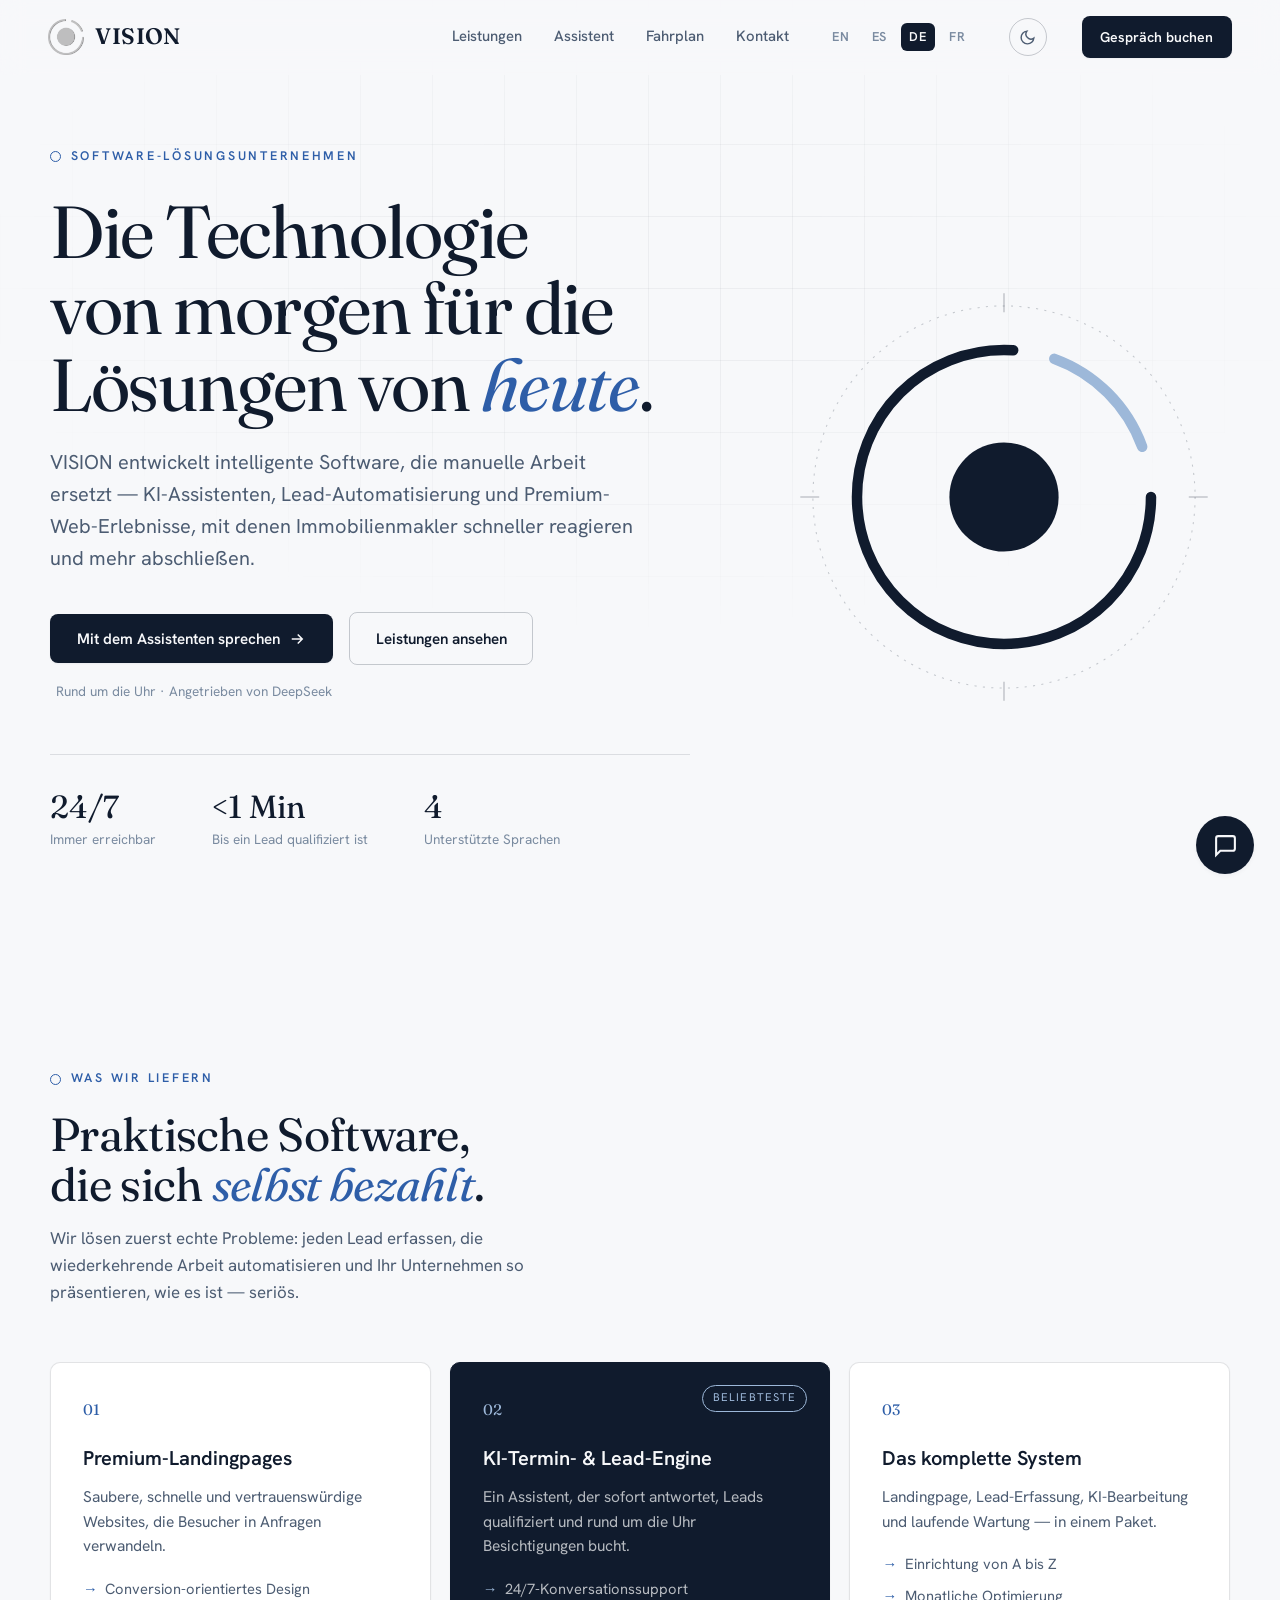
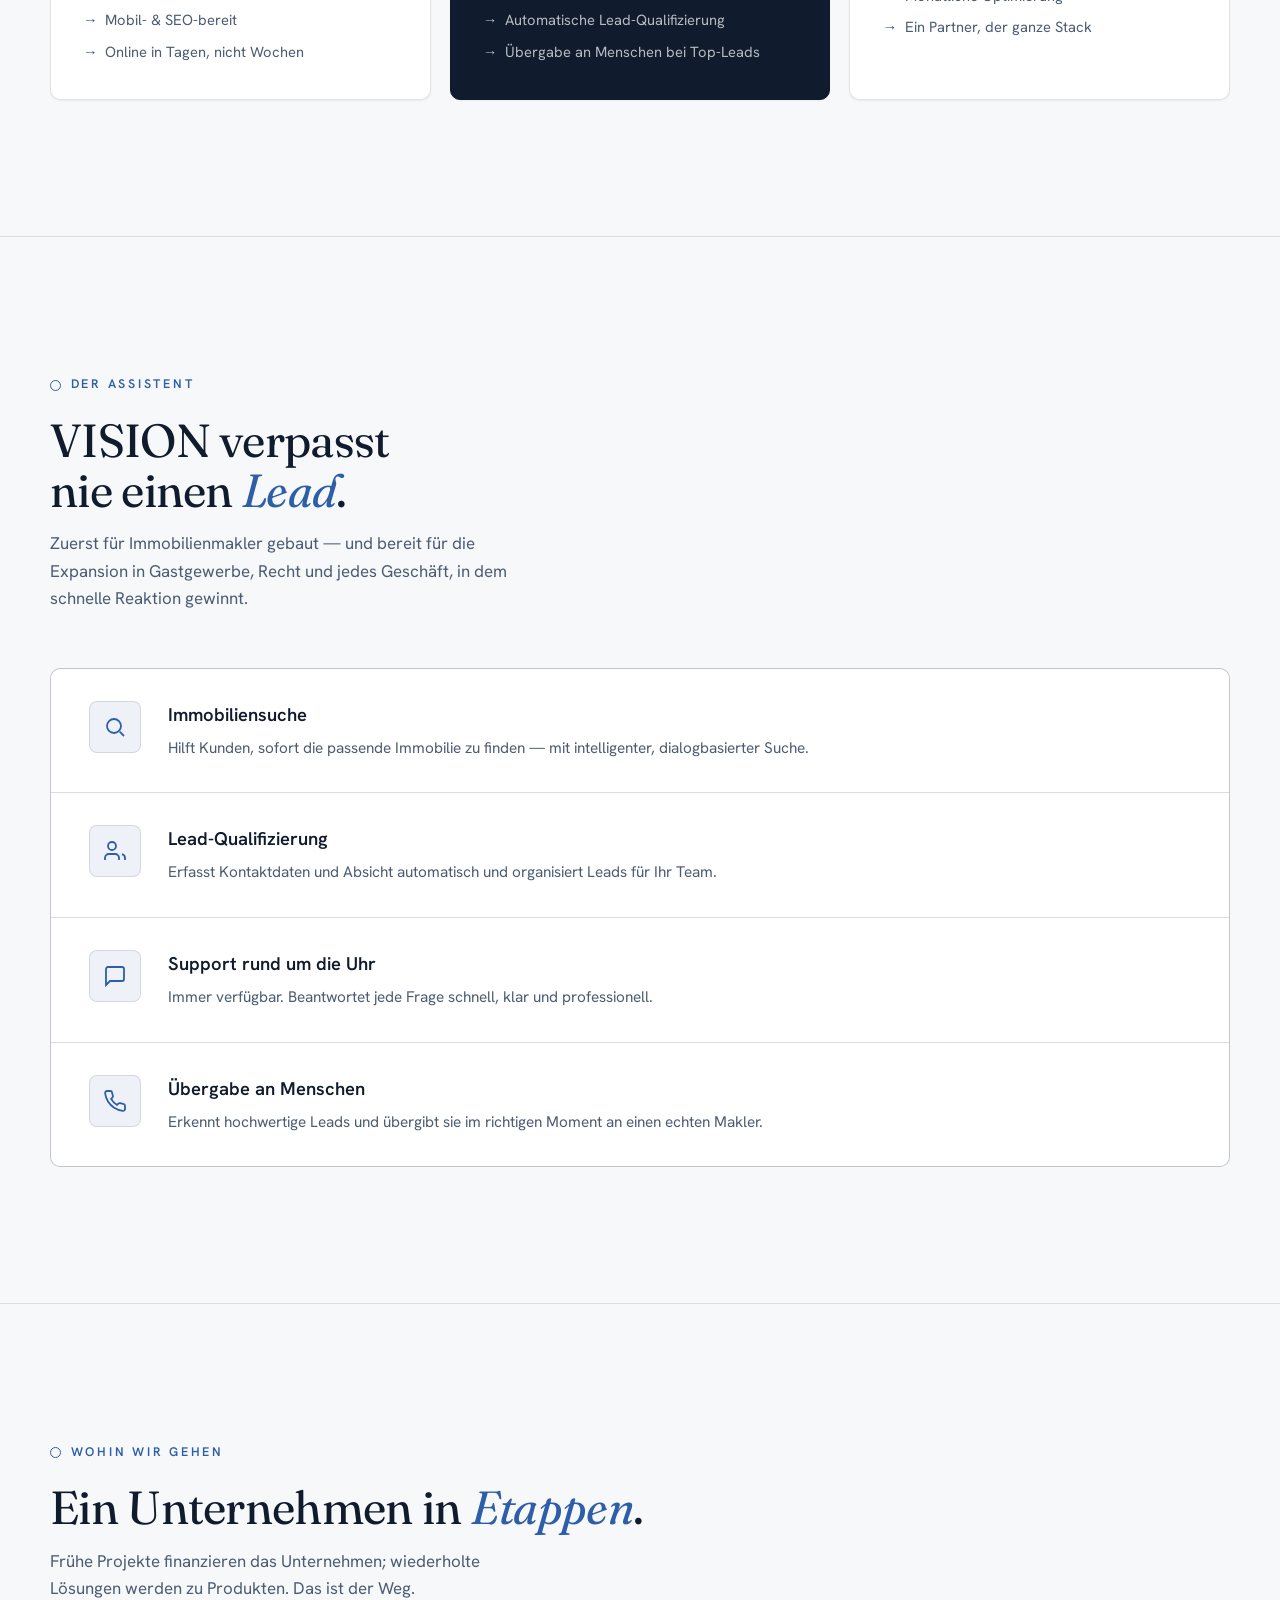
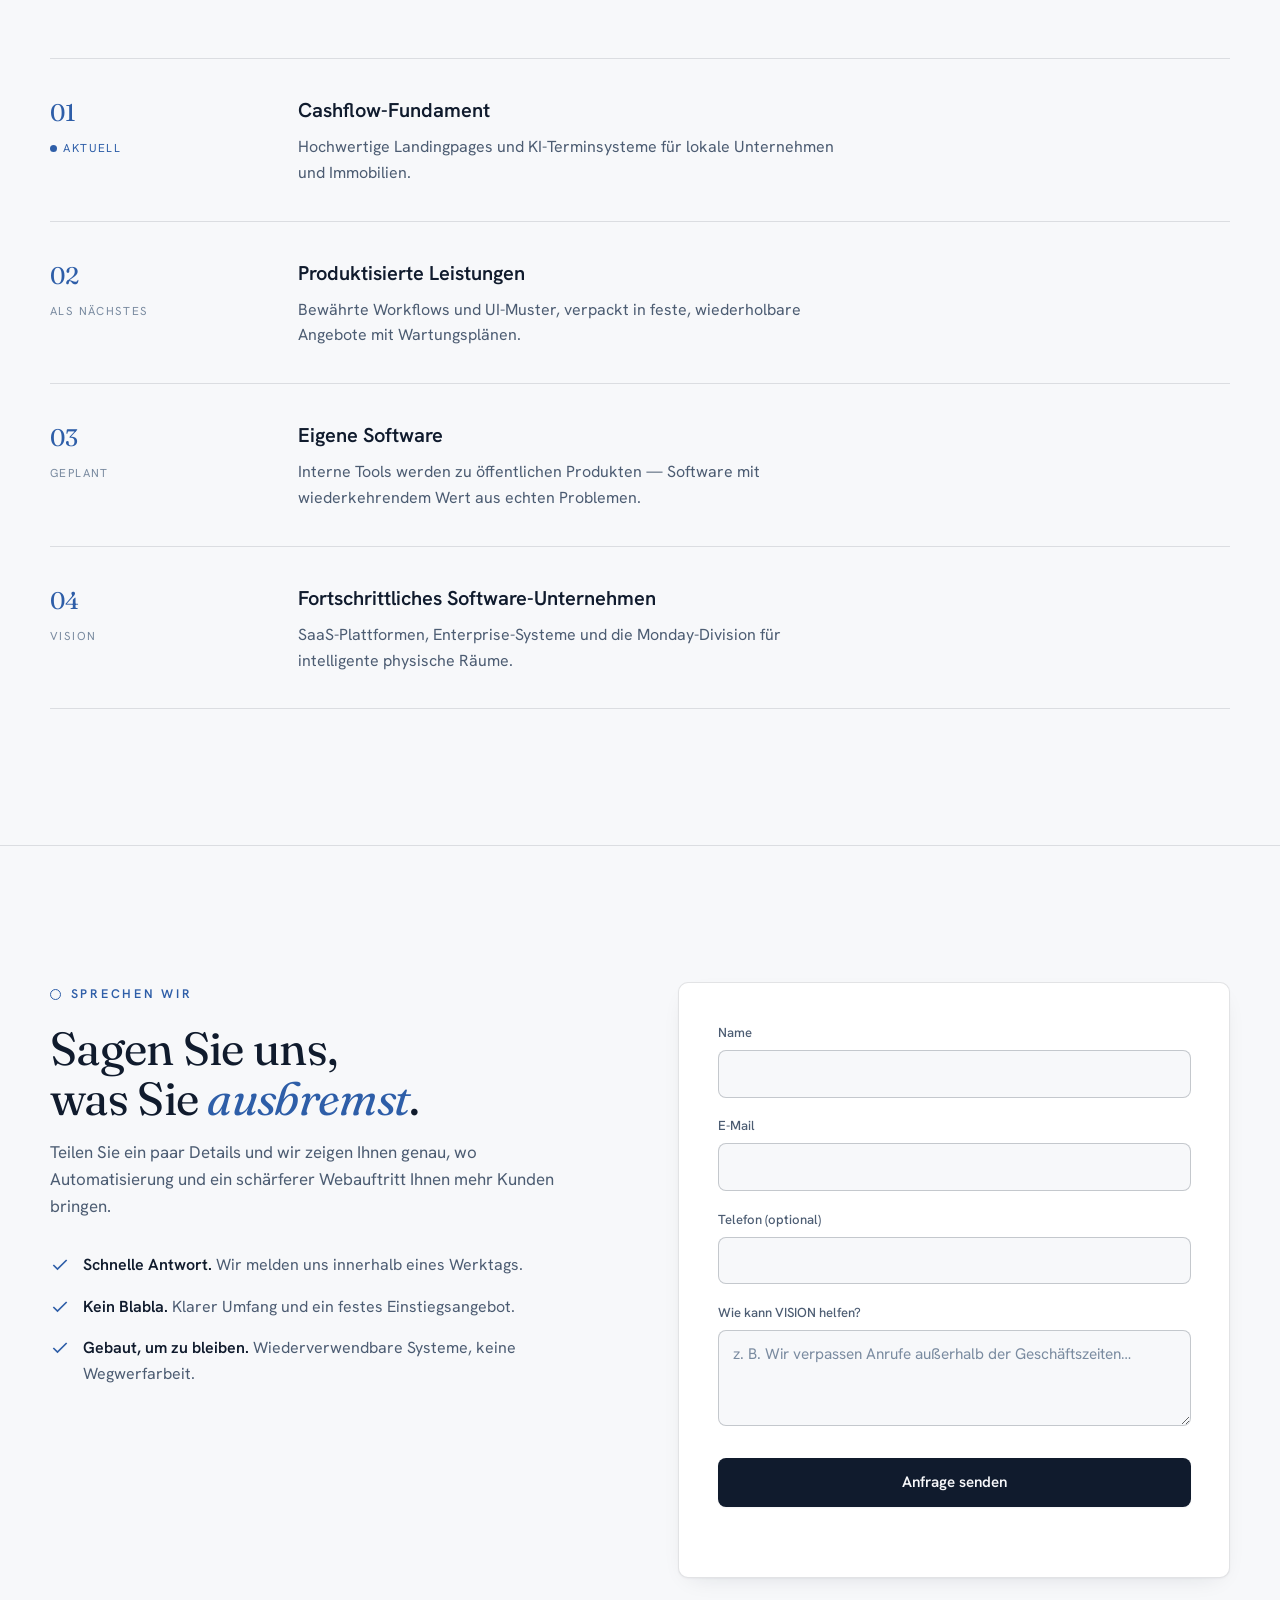
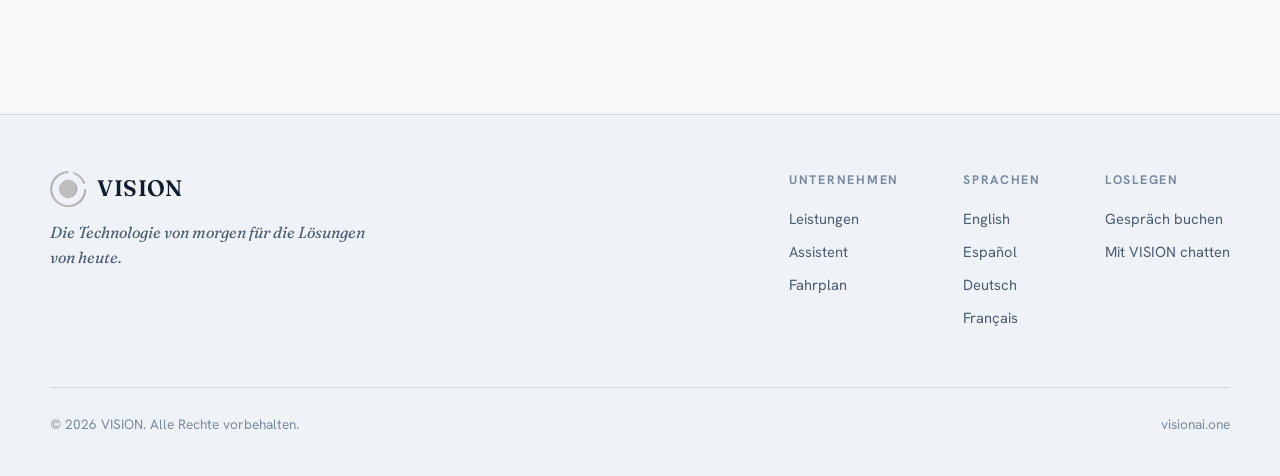
==== commit 39e650f6: "updated webpage" ====
--- a/de/index.html
+++ b/de/index.html
@@ -1,11 +1,12 @@
-<!DOCTYPE html>
+﻿<!DOCTYPE html>
 <html lang="de" data-lang="de">
 <head>
   <meta charset="UTF-8" />
   <meta name="viewport" content="width=device-width, initial-scale=1.0" />
-  <title>VISION</title>
+  <title>VISION — Die Technologie von morgen für die Lösungen von heute</title>
   <meta name="description" content="VISION entwickelt Software, die Zeit spart, die Conversion steigert und manuelle Arbeit automatisiert. KI-Assistenten und Premium-Web-Erlebnisse für Immobilienmakler." />
-  <meta name="theme-color" content="#0a0c10" />
+  <meta name="theme-color" content="#f7f8fa" />
+  <script>document.documentElement.classList.add('js');try{document.documentElement.setAttribute('data-theme', localStorage.getItem('vision_theme')==='dark'?'dark':'light');}catch(e){}</script>
 
   <meta property="og:title" content="VISION — Die Technologie von morgen für die Lösungen von heute" />
   <meta property="og:description" content="KI-Terminautomatisierung, Lead-Qualifizierung und Premium-Landingpages für lokale Unternehmen und Immobilien." />
@@ -42,12 +43,17 @@
         <a href="../de/index.html" aria-current="true">DE</a>
         <a href="../fr/index.html">FR</a>
       </div>
+      <button id="themeToggle" class="theme-toggle" type="button" aria-label="Zwischen hellem und dunklem Design wechseln">
+        <svg class="icon-moon" viewBox="0 0 24 24" fill="none" stroke="currentColor" stroke-width="2" aria-hidden="true"><path d="M21 12.79A9 9 0 1 1 11.21 3 7 7 0 0 0 21 12.79z"/></svg>
+        <svg class="icon-sun" viewBox="0 0 24 24" fill="none" stroke="currentColor" stroke-width="2" aria-hidden="true"><circle cx="12" cy="12" r="4"/><path d="M12 2v2M12 20v2M4.93 4.93l1.41 1.41M17.66 17.66l1.41 1.41M2 12h2M20 12h2M4.93 19.07l1.41-1.41M17.66 6.34l1.41-1.41"/></svg>
+      </button>
       <a class="btn btn-primary btn-sm" href="#contact">Gespräch buchen</a>
     </div>
   </header>
 
   <section class="hero">
     <div class="container hero-inner">
+      <div class="hero-copy">
       <span class="eyebrow reveal">Software-Lösungsunternehmen</span>
       <h1 class="reveal">Die Technologie von morgen für die Lösungen von <em>heute</em>.</h1>
       <p class="hero-sub reveal">
@@ -69,6 +75,19 @@
         <div class="stat"><div class="n">&lt;1 Min</div><div class="l">Bis ein Lead qualifiziert ist</div></div>
         <div class="stat"><div class="n">4</div><div class="l">Unterstützte Sprachen</div></div>
       </div>
+      </div>
+
+      <!-- Die VISION-Linse, gezeichnet als Vermessungsinstrument -->
+      <svg class="hero-mark reveal" viewBox="0 0 400 400" aria-hidden="true">
+        <line class="m-axis" x1="200" y1="6" x2="200" y2="24"/>
+        <line class="m-axis" x1="200" y1="376" x2="200" y2="394"/>
+        <line class="m-axis" x1="6" y1="200" x2="24" y2="200"/>
+        <line class="m-axis" x1="376" y1="200" x2="394" y2="200"/>
+        <circle class="m-guide" cx="200" cy="200" r="182"/>
+        <circle class="m-ring" cx="200" cy="200" r="140" pathLength="100"/>
+        <path class="m-arc" d="M 331.6 152.1 A 140 140 0 0 0 247.9 68.4" pathLength="100"/>
+        <circle class="m-core" cx="200" cy="200" r="52"/>
+      </svg>
     </div>
   </section>
 
@@ -219,7 +238,7 @@
     <div class="container">
       <div class="footer-top">
         <div class="footer-brand">
-          <a class="nav-logo" href="../de/index.html"><img src="../assets/images/logos/VISION-WhiteNBACK.png" alt="VISION" class="nav-logo-img"> VISION</a>
+          <a class="nav-logo" href="../de/index.html"><img src="../assets/images/logos/VISION-NewLogo.png" alt="" width="36" height="36" class="nav-logo-img"> VISION</a>
           <p class="motto">Die Technologie von morgen für die Lösungen von heute.</p>
         </div>
         <div class="footer-cols">
--- a/dependencies/css/styles.css
+++ b/dependencies/css/styles.css
@@ -1,36 +1,91 @@
 /* ============================================================
-   VISION — premium editorial-tech design system
+   VISION — Observatory design system
    Display: Fraunces · Body: Hanken Grotesk
-   Ink canvas · luminous mint-teal accent · film grain
+   Light "Observatory" default · dark "Deep Field" theme
+   Palette derived from the brand mark: deep navy lens,
+   pale ice-blue arc. One accent, hairline structure,
+   no grain / no glass / no glow.
    ============================================================ */
 
 :root {
-  /* Palette */
-  --ink: #0a0c10;
-  --ink-2: #0e1116;
-  --panel: #12161d;
-  --panel-2: #161b23;
-  --line: rgba(255, 255, 255, 0.08);
-  --line-strong: rgba(255, 255, 255, 0.16);
-
-  --text: #f3f5f8;
-  --muted: #9aa3af;
-  --muted-2: #6b7480;
-
-  --accent: #6ee7c7;          /* luminous mint-teal */
-  --accent-deep: #2fb89a;
-  --accent-blue: #5b8cff;     /* used only in hero aurora */
-  --accent-glow: rgba(110, 231, 199, 0.35);
+  color-scheme: light;
+
+  /* Ground */
+  --bg: #f7f8fa;
+  --bg-2: #eff2f6;
+  --surface: #ffffff;
+
+  /* Ink */
+  --ink: #101b2d;
+  --muted: #4c5c72;
+  --muted-2: #7a8ba0;
+
+  /* Structure */
+  --line: rgba(16, 27, 45, 0.12);
+  --line-strong: rgba(16, 27, 45, 0.22);
+
+  /* Accent — signal blue from the mark; arc = the pale ice segment */
+  --accent: #2e5ea8;
+  --accent-strong: #244b87;
+  --accent-wash: rgba(46, 94, 168, 0.08);
+  --arc: #9db8d9;
+
+  /* Primary action = the navy of the lens itself */
+  --cta: #101b2d;
+  --cta-text: #f7f8fa;
+  --cta-hover: #1b2b45;
+
+  /* State */
+  --ok: #1e7f5c;
+  --err: #b3335c;
+
+  /* Elevation — navy-tinted, one light source */
+  --shadow-rest: 0 1px 2px rgba(16, 27, 45, 0.05);
+  --shadow-raise: 0 1px 2px rgba(16, 27, 45, 0.04), 0 8px 24px -12px rgba(16, 27, 45, 0.14);
+  --shadow-float: 0 2px 4px rgba(16, 27, 45, 0.04), 0 24px 64px -24px rgba(16, 27, 45, 0.22);
 
   /* Type */
   --font-display: "Fraunces", Georgia, "Times New Roman", serif;
   --font-body: "Hanken Grotesk", -apple-system, BlinkMacSystemFont, sans-serif;
 
-  /* Spacing & shape */
-  --radius: 16px;
-  --radius-sm: 10px;
+  /* Shape & rhythm */
+  --radius: 10px;
+  --radius-sm: 8px;
   --maxw: 1180px;
-  --ease: cubic-bezier(0.22, 1, 0.36, 1);
+  --ease: cubic-bezier(0.16, 1, 0.3, 1);
+}
+
+html[data-theme="dark"] {
+  color-scheme: dark;
+
+  --bg: #0b0e14;
+  --bg-2: #10141c;
+  --surface: #131823;
+
+  --ink: #e8ecf2;
+  --muted: #9aa7b8;
+  --muted-2: #6a7788;
+
+  --line: rgba(232, 236, 242, 0.09);
+  --line-strong: rgba(232, 236, 242, 0.18);
+
+  --accent: #8fb6ff;
+  --accent-strong: #a9c7ff;
+  --accent-wash: rgba(143, 182, 255, 0.09);
+  --arc: #35507a;
+
+  /* Dark CTA = the silver of the metallic wordmark */
+  --cta: #e8ecf2;
+  --cta-text: #0b0e14;
+  --cta-hover: #ffffff;
+
+  --ok: #5cc79a;
+  --err: #ff8daa;
+
+  /* Dark elevation: lighter surfaces do the work, shadows stay quiet */
+  --shadow-rest: 0 1px 2px rgba(0, 0, 0, 0.3);
+  --shadow-raise: 0 2px 6px rgba(0, 0, 0, 0.35);
+  --shadow-float: 0 12px 48px -16px rgba(0, 0, 0, 0.6);
 }
 
 * { margin: 0; padding: 0; box-sizing: border-box; }
@@ -39,31 +94,28 @@
 
 body {
   font-family: var(--font-body);
-  background-color: var(--ink);
-  color: var(--text);
+  background-color: var(--bg);
+  color: var(--ink);
   line-height: 1.6;
   overflow-x: hidden;
   -webkit-font-smoothing: antialiased;
   text-rendering: optimizeLegibility;
 }
 
-/* Film grain + ambient glow overlay */
-body::before {
-  content: "";
-  position: fixed;
-  inset: 0;
-  z-index: 1;
-  pointer-events: none;
-  opacity: 0.05;
-  background-image: url("data:image/svg+xml,%3Csvg xmlns='http://www.w3.org/2000/svg' width='160' height='160'%3E%3Cfilter id='n'%3E%3CfeTurbulence type='fractalNoise' baseFrequency='0.85' numOctaves='3' stitchTiles='stitch'/%3E%3C/filter%3E%3Crect width='100%25' height='100%25' filter='url(%23n)'/%3E%3C/svg%3E");
-}
-
-::selection { background: var(--accent); color: var(--ink); }
+::selection { background: var(--accent); color: var(--bg); }
 
 a { color: inherit; text-decoration: none; }
+
+:focus-visible {
+  outline: 2px solid var(--accent);
+  outline-offset: 2px;
+  border-radius: 2px;
+}
 
 /* ---- Layout helpers ---- */
 .container { width: min(100% - 3rem, var(--maxw)); margin-inline: auto; }
+
+/* Eyebrow: small lens ring replaces the generic dash */
 .eyebrow {
   font-size: 0.78rem;
   letter-spacing: 0.22em;
@@ -76,20 +128,24 @@
 }
 .eyebrow::before {
   content: "";
-  width: 26px; height: 1px;
-  background: var(--accent);
-  opacity: 0.7;
-}
-
-.section { position: relative; z-index: 2; padding: clamp(5rem, 11vw, 9rem) 0; }
+  width: 9px;
+  height: 9px;
+  border: 1.5px solid var(--accent);
+  border-radius: 50%;
+  flex-shrink: 0;
+}
+
+.section { position: relative; padding: clamp(5rem, 11vw, 8.5rem) 0; }
+.section + .section { border-top: 1px solid var(--line); }
 .section-head { max-width: 640px; margin-bottom: 3.5rem; }
 .section-title {
   font-family: var(--font-display);
   font-weight: 400;
-  font-size: clamp(2rem, 5vw, 3.1rem);
+  font-size: clamp(1.9rem, 4.5vw, 2.9rem);
   line-height: 1.08;
-  letter-spacing: -0.01em;
+  letter-spacing: -0.015em;
   margin: 1.1rem 0 0.9rem;
+  text-wrap: balance;
 }
 .section-title em { font-style: italic; color: var(--accent); }
 .section-sub { color: var(--muted); font-size: 1.06rem; max-width: 56ch; }
@@ -104,13 +160,13 @@
   display: flex;
   justify-content: space-between;
   align-items: center;
-  padding: 1.1rem clamp(1.5rem, 4vw, 3rem);
-  background: rgba(10, 12, 16, 0.55);
-  backdrop-filter: blur(14px) saturate(140%);
+  padding: 1rem clamp(1.5rem, 4vw, 3rem);
+  background: color-mix(in srgb, var(--bg) 88%, transparent);
+  backdrop-filter: blur(12px);
   border-bottom: 1px solid transparent;
   transition: border-color 0.4s var(--ease), background 0.4s var(--ease);
 }
-.nav.scrolled { border-bottom-color: var(--line); background: rgba(10, 12, 16, 0.82); }
+.nav.scrolled { border-bottom-color: var(--line); background: color-mix(in srgb, var(--bg) 96%, transparent); }
 
 .nav-logo {
   display: flex;
@@ -118,42 +174,68 @@
   gap: 0.7rem;
   font-family: var(--font-display);
   font-weight: 600;
-  font-size: 1.45rem;
+  font-size: 1.4rem;
   letter-spacing: 0.02em;
-}
-.nav-logo-img { width: 38px; height: 38px; object-fit: contain; }
-
-.nav-cluster { display: flex; align-items: center; gap: clamp(1rem, 3vw, 2.4rem); }
+  color: var(--ink);
+}
+.nav-logo-img { width: 36px; height: 36px; object-fit: contain; }
+/* the source logo is navy-on-transparent; invert it on the dark ground */
+html[data-theme="dark"] .nav-logo-img,
+html[data-theme="dark"] .footer .nav-logo-img { filter: invert(1) hue-rotate(180deg) saturate(0.6) brightness(1.1); }
+
+.nav-cluster { display: flex; align-items: center; gap: clamp(1rem, 3vw, 2.2rem); }
 .nav-links { display: flex; gap: clamp(1rem, 2.5vw, 2rem); }
 .nav-links a {
   font-size: 0.93rem;
   font-weight: 500;
   color: var(--muted);
   position: relative;
-  transition: color 0.25s var(--ease);
+  transition: color 0.15s var(--ease);
 }
 .nav-links a::after {
   content: "";
   position: absolute;
   left: 0; bottom: -5px;
-  width: 0; height: 1.5px;
+  width: 100%; height: 1.5px;
   background: var(--accent);
-  transition: width 0.3s var(--ease);
-}
-.nav-links a:hover { color: var(--text); }
-.nav-links a:hover::after { width: 100%; }
-
-.lang-switch { display: flex; gap: 0.55rem; font-size: 0.8rem; }
+  transform: scaleX(0);
+  transform-origin: left;
+  transition: transform 0.25s var(--ease);
+}
+.nav-links a:hover { color: var(--ink); }
+.nav-links a:hover::after { transform: scaleX(1); }
+
+.lang-switch { display: flex; gap: 0.4rem; font-size: 0.8rem; }
 .lang-switch a {
   color: var(--muted-2);
   padding: 0.25rem 0.5rem;
   border-radius: 6px;
   font-weight: 600;
   letter-spacing: 0.05em;
-  transition: all 0.25s var(--ease);
-}
-.lang-switch a:hover { color: var(--text); }
-.lang-switch a[aria-current="true"] { color: var(--ink); background: var(--accent); }
+  transition: color 0.15s var(--ease), background 0.15s var(--ease);
+}
+.lang-switch a:hover { color: var(--ink); }
+.lang-switch a[aria-current="true"] { color: var(--bg); background: var(--ink); }
+
+/* Theme toggle */
+.theme-toggle {
+  width: 38px; height: 38px;
+  display: grid;
+  place-items: center;
+  background: transparent;
+  border: 1px solid var(--line-strong);
+  border-radius: 50%;
+  color: var(--muted);
+  cursor: pointer;
+  transition: color 0.15s var(--ease), border-color 0.15s var(--ease);
+}
+.theme-toggle:hover { color: var(--ink); border-color: var(--accent); }
+.theme-toggle:active { transform: scale(0.96); }
+.theme-toggle svg { width: 17px; height: 17px; }
+.theme-toggle .icon-sun { display: none; }
+.theme-toggle .icon-moon { display: block; }
+html[data-theme="dark"] .theme-toggle .icon-sun { display: block; }
+html[data-theme="dark"] .theme-toggle .icon-moon { display: none; }
 
 /* ---- Buttons ---- */
 .btn {
@@ -164,62 +246,52 @@
   font-family: var(--font-body);
   font-weight: 600;
   font-size: 0.95rem;
-  padding: 0.85rem 1.5rem;
-  border-radius: 100px;
+  padding: 0.85rem 1.6rem;
+  border-radius: var(--radius-sm);
   border: 1px solid transparent;
   cursor: pointer;
-  transition: transform 0.25s var(--ease), box-shadow 0.3s var(--ease),
-              background 0.3s var(--ease), color 0.3s var(--ease);
+  transition: transform 0.15s var(--ease), background-color 0.15s var(--ease),
+              color 0.15s var(--ease), border-color 0.15s var(--ease),
+              box-shadow 0.15s var(--ease);
   white-space: nowrap;
 }
+.btn:active { transform: translateY(1px); }
 .btn-primary {
-  background: var(--accent);
-  color: var(--ink);
-  box-shadow: 0 0 0 0 var(--accent-glow);
+  background: var(--cta);
+  color: var(--cta-text);
+  box-shadow: var(--shadow-rest);
 }
 .btn-primary:hover {
-  transform: translateY(-2px);
-  box-shadow: 0 14px 38px -10px var(--accent-glow);
+  background: var(--cta-hover);
+  box-shadow: var(--shadow-raise);
+  transform: translateY(-1px);
+}
+.btn-primary:disabled {
+  opacity: 0.55;
+  cursor: not-allowed;
+  transform: none;
+  box-shadow: none;
 }
 .btn-ghost {
   background: transparent;
-  color: var(--text);
+  color: var(--ink);
   border-color: var(--line-strong);
 }
-.btn-ghost:hover { border-color: var(--accent); color: var(--accent); transform: translateY(-2px); }
-.btn-sm { padding: 0.6rem 1.1rem; font-size: 0.88rem; }
-
-/* ============================================================
-   HERO
+.btn-ghost:hover { border-color: var(--accent); color: var(--accent); transform: translateY(-1px); }
+.btn-sm { padding: 0.55rem 1.1rem; font-size: 0.88rem; }
+
+/* ============================================================
+   HERO — headline left, instrument mark right
    ============================================================ */
 .hero {
   position: relative;
-  z-index: 2;
-  min-height: 100vh;
+  min-height: 88vh;
   display: flex;
   align-items: center;
-  padding: 8rem 0 5rem;
+  padding: 9rem 0 5rem;
   overflow: hidden;
 }
-/* Aurora light */
-.hero::before {
-  content: "";
-  position: absolute;
-  top: -20%; left: 50%;
-  width: 120vw; height: 90vh;
-  transform: translateX(-50%);
-  background:
-    radial-gradient(40% 50% at 30% 40%, rgba(110, 231, 199, 0.16), transparent 70%),
-    radial-gradient(45% 55% at 72% 55%, rgba(91, 140, 255, 0.14), transparent 70%);
-  filter: blur(20px);
-  z-index: -1;
-  animation: drift 18s ease-in-out infinite alternate;
-}
-@keyframes drift {
-  0% { transform: translateX(-50%) translateY(0) scale(1); }
-  100% { transform: translateX(-50%) translateY(30px) scale(1.08); }
-}
-/* faint grid */
+/* faint survey grid, masked to the upper area */
 .hero::after {
   content: "";
   position: absolute;
@@ -228,42 +300,98 @@
   background-image:
     linear-gradient(var(--line) 1px, transparent 1px),
     linear-gradient(90deg, var(--line) 1px, transparent 1px);
-  background-size: 64px 64px;
-  mask-image: radial-gradient(ellipse 80% 60% at 50% 35%, #000 30%, transparent 75%);
-  opacity: 0.5;
-}
-
-.hero-inner { max-width: 880px; }
+  background-size: 72px 72px;
+  mask-image: radial-gradient(ellipse 75% 55% at 50% 30%, #000 20%, transparent 72%);
+  opacity: 0.4;
+}
+
+.hero-inner {
+  display: grid;
+  grid-template-columns: minmax(0, 1.25fr) minmax(0, 0.85fr);
+  gap: clamp(2rem, 5vw, 4rem);
+  align-items: center;
+}
+.hero-copy { max-width: 640px; }
 .hero h1 {
   font-family: var(--font-display);
   font-weight: 400;
-  font-size: clamp(2.7rem, 8vw, 5.6rem);
-  line-height: 1.02;
+  font-size: clamp(2.6rem, 6.5vw, 4.6rem);
+  line-height: 1.04;
   letter-spacing: -0.02em;
-  margin: 1.6rem 0 1.4rem;
+  margin: 1.5rem 0 1.4rem;
+  text-wrap: balance;
 }
 .hero h1 em { font-style: italic; color: var(--accent); }
 .hero-sub {
-  font-size: clamp(1.05rem, 2.2vw, 1.35rem);
+  font-size: clamp(1.05rem, 2vw, 1.25rem);
   color: var(--muted);
-  max-width: 60ch;
+  max-width: 54ch;
   margin-bottom: 2.4rem;
 }
 .hero-actions { display: flex; flex-wrap: wrap; gap: 1rem; align-items: center; }
 .hero-note { color: var(--muted-2); font-size: 0.85rem; margin-left: 0.4rem; }
+
+/* The signature: the VISION lens drawn as a survey instrument */
+.hero-mark {
+  width: 100%;
+  max-width: 420px;
+  height: auto;
+  justify-self: center;
+  color: var(--ink);
+}
+.hero-mark .m-guide {
+  fill: none;
+  stroke: var(--line-strong);
+  stroke-width: 1;
+  stroke-dasharray: 2 6;
+}
+.hero-mark .m-ring {
+  fill: none;
+  stroke: currentColor;
+  stroke-width: 10;
+  stroke-linecap: round;
+  /* ring broken at the upper right — the mark's signature gap */
+  stroke-dasharray: 76 24;
+}
+.hero-mark .m-arc {
+  fill: none;
+  stroke: var(--arc);
+  stroke-width: 10;
+  stroke-linecap: round;
+  stroke-dasharray: 100 100;
+  /* one orchestrated moment: the ice arc draws itself into the gap on load */
+  animation: arc-in 1.1s var(--ease) 0.35s backwards;
+}
+@keyframes arc-in {
+  from { stroke-dashoffset: 100; }
+  to { stroke-dashoffset: 0; }
+}
+.hero-mark .m-core { fill: currentColor; }
+.hero-mark .m-axis {
+  stroke: var(--line-strong);
+  stroke-width: 1.5;
+}
+/* the guide ring surveys, imperceptibly slowly */
+@keyframes survey { to { transform: rotate(360deg); } }
+.hero-mark .m-guide {
+  transform-origin: 200px 200px;
+  transform-box: view-box;
+  animation: survey 120s linear infinite;
+}
 
 .hero-stats {
   display: flex;
   flex-wrap: wrap;
   gap: clamp(1.5rem, 5vw, 3.5rem);
-  margin-top: 3.5rem;
+  margin-top: 3.2rem;
   padding-top: 2.2rem;
   border-top: 1px solid var(--line);
 }
 .stat .n {
   font-family: var(--font-display);
   font-size: 2rem;
-  color: var(--text);
+  font-variant-numeric: tabular-nums;
+  color: var(--ink);
   line-height: 1;
 }
 .stat .l { color: var(--muted-2); font-size: 0.85rem; margin-top: 0.4rem; }
@@ -279,58 +407,78 @@
 .offer {
   position: relative;
   padding: 2.2rem 2rem;
-  background: linear-gradient(160deg, var(--panel), var(--ink-2));
+  background: var(--surface);
   border: 1px solid var(--line);
   border-radius: var(--radius);
-  overflow: hidden;
-  transition: transform 0.4s var(--ease), border-color 0.4s var(--ease);
-}
-.offer::after {
-  content: "";
-  position: absolute;
-  top: 0; left: 0; right: 0; height: 2px;
-  background: linear-gradient(90deg, transparent, var(--accent), transparent);
-  transform: scaleX(0);
-  transition: transform 0.5s var(--ease);
-}
-.offer:hover { transform: translateY(-6px); border-color: var(--line-strong); }
-.offer:hover::after { transform: scaleX(1); }
-.offer.featured { border-color: rgba(110, 231, 199, 0.4); }
-.offer .tag {
-  position: absolute; top: 1.4rem; right: 1.4rem;
-  font-size: 0.7rem; letter-spacing: 0.1em; text-transform: uppercase;
-  color: var(--accent); border: 1px solid var(--accent-deep);
-  padding: 0.2rem 0.6rem; border-radius: 100px;
+  box-shadow: var(--shadow-rest);
+  transition: transform 0.2s var(--ease), border-color 0.2s var(--ease),
+              box-shadow 0.2s var(--ease);
+}
+.offer:hover {
+  transform: translateY(-2px);
+  border-color: var(--line-strong);
+  box-shadow: var(--shadow-raise);
 }
 .offer-num {
   font-family: var(--font-display);
-  font-size: 0.95rem; color: var(--accent); margin-bottom: 1.2rem;
-}
-.offer h3 { font-size: 1.3rem; font-weight: 600; margin-bottom: 0.7rem; }
+  font-size: 0.95rem;
+  color: var(--accent);
+  margin-bottom: 1.2rem;
+}
+.offer h3 { font-size: 1.25rem; font-weight: 600; margin-bottom: 0.7rem; }
 .offer p { color: var(--muted); font-size: 0.97rem; }
 .offer ul { list-style: none; margin-top: 1.1rem; display: grid; gap: 0.5rem; }
 .offer li { color: var(--muted); font-size: 0.92rem; padding-left: 1.4rem; position: relative; }
 .offer li::before { content: "→"; position: absolute; left: 0; color: var(--accent); }
 
-/* ============================================================
-   CAPABILITIES (alternating rows)
-   ============================================================ */
-.caps { display: grid; gap: 1px; background: var(--line); border: 1px solid var(--line); border-radius: var(--radius); overflow: hidden; }
+/* Featured card inverts to the lens navy — the one loud element in the grid */
+.offer.featured {
+  background: var(--cta);
+  border-color: var(--cta);
+  color: var(--cta-text);
+}
+.offer.featured h3 { color: var(--cta-text); }
+.offer.featured p,
+.offer.featured li { color: color-mix(in srgb, var(--cta-text) 72%, transparent); }
+.offer.featured .offer-num,
+.offer.featured li::before { color: var(--arc); }
+.offer.featured .tag {
+  color: var(--arc);
+  border-color: var(--arc);
+}
+.offer .tag {
+  position: absolute; top: 1.4rem; right: 1.4rem;
+  font-size: 0.7rem; letter-spacing: 0.1em; text-transform: uppercase;
+  color: var(--accent); border: 1px solid var(--accent);
+  padding: 0.2rem 0.6rem; border-radius: 100px;
+}
+
+/* ============================================================
+   CAPABILITIES (joined rows)
+   ============================================================ */
+.caps {
+  display: grid;
+  gap: 1px;
+  background: var(--line);
+  border: 1px solid var(--line);
+  border-radius: var(--radius);
+  overflow: hidden;
+}
 .cap {
   display: grid;
   grid-template-columns: 56px 1fr;
   gap: 1.4rem;
   padding: 2rem clamp(1.4rem, 3vw, 2.4rem);
-  background: var(--ink-2);
-  transition: background 0.3s var(--ease);
-}
-.cap:hover { background: var(--panel); }
+  background: var(--surface);
+  transition: background-color 0.2s var(--ease);
+}
+.cap:hover { background: var(--bg-2); }
 .cap-icon {
   width: 52px; height: 52px;
   display: grid; place-items: center;
-  border-radius: 12px;
-  background: rgba(110, 231, 199, 0.08);
-  border: 1px solid rgba(110, 231, 199, 0.2);
+  border-radius: var(--radius-sm);
+  background: var(--accent-wash);
+  border: 1px solid var(--line);
   color: var(--accent);
 }
 .cap-icon svg { width: 24px; height: 24px; }
@@ -338,16 +486,15 @@
 .cap p { color: var(--muted); font-size: 0.96rem; }
 
 /* ============================================================
-   ROADMAP
-   ============================================================ */
-.roadmap-wrap { position: relative; display: grid; gap: 0; }
+   ROADMAP — editorial ledger rows
+   ============================================================ */
+.roadmap-wrap { display: grid; }
 .stage {
   display: grid;
   grid-template-columns: minmax(120px, 200px) 1fr;
   gap: clamp(1rem, 4vw, 3rem);
   padding: 2.2rem 0;
   border-top: 1px solid var(--line);
-  transition: opacity 0.3s var(--ease);
 }
 .stage:last-child { border-bottom: 1px solid var(--line); }
 .stage-k { display: flex; flex-direction: column; gap: 0.4rem; }
@@ -356,8 +503,14 @@
   font-size: 0.72rem; letter-spacing: 0.12em; text-transform: uppercase;
   color: var(--muted-2);
 }
-.stage-k .status.now { color: var(--accent); }
-.stage h3 { font-size: 1.3rem; font-weight: 600; margin-bottom: 0.5rem; }
+.stage-k .status.now { color: var(--accent); display: inline-flex; align-items: center; gap: 0.4rem; }
+.stage-k .status.now::before {
+  content: "";
+  width: 7px; height: 7px;
+  border-radius: 50%;
+  background: var(--accent);
+}
+.stage h3 { font-size: 1.25rem; font-weight: 600; margin-bottom: 0.5rem; }
 .stage p { color: var(--muted); max-width: 60ch; }
 
 /* ============================================================
@@ -372,53 +525,55 @@
 .contact-copy .section-title { margin-top: 1rem; }
 .contact-points { list-style: none; margin-top: 2rem; display: grid; gap: 1rem; }
 .contact-points li { display: flex; gap: 0.8rem; color: var(--muted); }
-.contact-points li b { color: var(--text); font-weight: 600; }
+.contact-points li b { color: var(--ink); font-weight: 600; }
 .contact-points svg { width: 20px; height: 20px; color: var(--accent); flex-shrink: 0; margin-top: 3px; }
 
 .lead-form {
-  background: linear-gradient(160deg, var(--panel), var(--ink-2));
+  background: var(--surface);
   border: 1px solid var(--line);
   border-radius: var(--radius);
   padding: clamp(1.6rem, 4vw, 2.4rem);
+  box-shadow: var(--shadow-raise);
 }
 .field { margin-bottom: 1.1rem; }
-.field label { display: block; font-size: 0.82rem; color: var(--muted); margin-bottom: 0.45rem; }
+.field label { display: block; font-size: 0.82rem; font-weight: 500; color: var(--muted); margin-bottom: 0.45rem; }
 .field input, .field textarea {
   width: 100%;
   font-family: var(--font-body);
   font-size: 0.96rem;
-  color: var(--text);
-  background: var(--ink);
+  color: var(--ink);
+  background: var(--bg);
   border: 1px solid var(--line-strong);
   border-radius: var(--radius-sm);
   padding: 0.8rem 0.9rem;
-  transition: border-color 0.25s var(--ease), box-shadow 0.25s var(--ease);
-}
+  transition: border-color 0.15s var(--ease), box-shadow 0.15s var(--ease);
+}
+.field input::placeholder, .field textarea::placeholder { color: var(--muted-2); }
 .field textarea { resize: vertical; min-height: 96px; }
 .field input:focus, .field textarea:focus {
   outline: none;
   border-color: var(--accent);
-  box-shadow: 0 0 0 3px rgba(110, 231, 199, 0.12);
+  box-shadow: 0 0 0 3px var(--accent-wash);
 }
 .lead-form .btn-primary { width: 100%; margin-top: 0.4rem; }
-.form-status { font-size: 0.9rem; margin-top: 0.9rem; min-height: 1.2em; }
-.form-status.ok { color: var(--accent); }
-.form-status.err { color: #ff8095; }
+.form-status { font-size: 0.9rem; margin-top: 0.9rem; min-height: 1.2em; color: var(--muted); }
+.form-status.ok { color: var(--ok); }
+.form-status.err { color: var(--err); }
 
 /* ============================================================
    FOOTER
    ============================================================ */
 .footer {
-  position: relative; z-index: 2;
   border-top: 1px solid var(--line);
   padding: 3.5rem 0 2.5rem;
+  background: var(--bg-2);
 }
 .footer-top { display: flex; flex-wrap: wrap; justify-content: space-between; gap: 2rem; }
 .footer-brand { max-width: 320px; }
 .footer-brand .motto { color: var(--muted); font-style: italic; font-family: var(--font-display); margin-top: 0.8rem; }
 .footer-cols { display: flex; gap: clamp(2rem, 6vw, 4rem); flex-wrap: wrap; }
 .footer-col h4 { font-size: 0.78rem; letter-spacing: 0.14em; text-transform: uppercase; color: var(--muted-2); margin-bottom: 1rem; }
-.footer-col a { display: block; color: var(--muted); font-size: 0.92rem; margin-bottom: 0.6rem; transition: color 0.2s var(--ease); }
+.footer-col a { display: block; color: var(--muted); font-size: 0.92rem; margin-bottom: 0.6rem; transition: color 0.15s var(--ease); }
 .footer-col a:hover { color: var(--accent); }
 .footer-bottom {
   margin-top: 3rem; padding-top: 1.6rem; border-top: 1px solid var(--line);
@@ -433,18 +588,18 @@
   position: fixed;
   bottom: 1.6rem; right: 1.6rem;
   z-index: 9998;
-  width: 60px; height: 60px;
+  width: 58px; height: 58px;
   border-radius: 50%;
   border: none;
   cursor: pointer;
-  background: var(--accent);
-  color: var(--ink);
+  background: var(--cta);
+  color: var(--cta-text);
   display: grid; place-items: center;
-  box-shadow: 0 12px 34px -8px var(--accent-glow);
-  transition: transform 0.3s var(--ease);
-}
-.chat-fab:hover { transform: scale(1.08) rotate(6deg); }
-.chat-fab svg { width: 26px; height: 26px; }
+  box-shadow: var(--shadow-float);
+  transition: transform 0.15s var(--ease);
+}
+.chat-fab:hover { transform: scale(1.05); }
+.chat-fab svg { width: 25px; height: 25px; }
 .chat-fab.hidden { display: none; }
 
 .chat-widget {
@@ -455,85 +610,86 @@
   height: 560px; max-height: calc(100vh - 3rem);
   display: flex;
   flex-direction: column;
-  background: var(--panel);
+  background: var(--surface);
   border: 1px solid var(--line-strong);
-  border-radius: 20px;
+  border-radius: 16px;
   overflow: hidden;
-  box-shadow: 0 30px 80px -20px rgba(0, 0, 0, 0.7);
+  box-shadow: var(--shadow-float);
   transform-origin: bottom right;
-  animation: pop 0.35s var(--ease);
+  animation: pop 0.3s var(--ease);
 }
 .chat-widget.hidden { display: none; }
 @keyframes pop {
-  from { opacity: 0; transform: translateY(20px) scale(0.96); }
+  from { opacity: 0; transform: translateY(16px) scale(0.97); }
   to { opacity: 1; transform: translateY(0) scale(1); }
 }
 
 .chat-header {
   display: flex; align-items: center; gap: 0.7rem;
   padding: 1rem 1.2rem;
-  background: var(--ink-2);
+  background: var(--bg-2);
   border-bottom: 1px solid var(--line);
 }
 .chat-avatar {
   width: 34px; height: 34px; border-radius: 50%;
-  background: var(--accent); color: var(--ink);
+  background: var(--cta); color: var(--cta-text);
   display: grid; place-items: center; font-family: var(--font-display); font-weight: 600;
 }
 .chat-title { font-weight: 600; font-size: 0.98rem; line-height: 1.1; }
-.chat-status { font-size: 0.74rem; color: var(--accent); display: flex; align-items: center; gap: 0.35rem; }
-.chat-status::before { content: ""; width: 7px; height: 7px; border-radius: 50%; background: var(--accent); box-shadow: 0 0 8px var(--accent); }
+.chat-status { font-size: 0.74rem; color: var(--ok); display: flex; align-items: center; gap: 0.35rem; }
+.chat-status::before { content: ""; width: 7px; height: 7px; border-radius: 50%; background: var(--ok); }
 .chat-close { margin-left: auto; background: none; border: none; color: var(--muted); cursor: pointer; font-size: 1.1rem; padding: 0.3rem; border-radius: 8px; }
-.chat-close:hover { color: var(--text); background: var(--line); }
-
-.chat-messages { flex: 1; overflow-y: auto; padding: 1.2rem; display: flex; flex-direction: column; gap: 0.8rem; }
+.chat-close:hover { color: var(--ink); background: var(--line); }
+
+.chat-messages { flex: 1; overflow-y: auto; overscroll-behavior: contain; padding: 1.2rem; display: flex; flex-direction: column; gap: 0.8rem; }
 .chat-messages::-webkit-scrollbar { width: 8px; }
 .chat-messages::-webkit-scrollbar-thumb { background: var(--line-strong); border-radius: 8px; }
 
 .chat-message {
   max-width: 82%;
   padding: 0.7rem 0.95rem;
-  border-radius: 14px;
+  border-radius: 12px;
   font-size: 0.92rem;
   line-height: 1.5;
   white-space: pre-wrap;
   word-wrap: break-word;
-  animation: msgIn 0.3s var(--ease);
+  animation: msgIn 0.25s var(--ease);
 }
 @keyframes msgIn { from { opacity: 0; transform: translateY(6px); } to { opacity: 1; transform: translateY(0); } }
-.chat-message.ai { align-self: flex-start; background: var(--panel-2); border: 1px solid var(--line); border-bottom-left-radius: 4px; }
-.chat-message.user { align-self: flex-end; background: var(--accent); color: var(--ink); border-bottom-right-radius: 4px; }
+.chat-message.ai { align-self: flex-start; background: var(--bg-2); border: 1px solid var(--line); border-bottom-left-radius: 4px; }
+.chat-message.user { align-self: flex-end; background: var(--cta); color: var(--cta-text); border-bottom-right-radius: 4px; }
 .chat-message.typing { color: var(--muted); font-style: italic; }
 .chat-message.typing span { animation: blink 1.2s infinite; }
 @keyframes blink { 0%, 100% { opacity: 0.3; } 50% { opacity: 1; } }
 
 .chat-input-row {
   display: flex; align-items: center; gap: 0.5rem;
-  padding: 0.8rem; border-top: 1px solid var(--line); background: var(--ink-2);
+  padding: 0.8rem; border-top: 1px solid var(--line); background: var(--bg-2);
 }
 .chat-input-row input {
   flex: 1;
   font-family: var(--font-body); font-size: 0.93rem;
-  color: var(--text); background: var(--ink);
-  border: 1px solid var(--line-strong); border-radius: 100px;
+  color: var(--ink); background: var(--surface);
+  border: 1px solid var(--line-strong); border-radius: var(--radius-sm);
   padding: 0.7rem 1rem;
 }
-.chat-input-row input:focus { outline: none; border-color: var(--accent); }
+.chat-input-row input:focus { outline: none; border-color: var(--accent); box-shadow: 0 0 0 3px var(--accent-wash); }
 .chat-send {
   width: 42px; height: 42px; flex-shrink: 0;
   border: none; border-radius: 50%;
-  background: var(--accent); color: var(--ink);
+  background: var(--cta); color: var(--cta-text);
   cursor: pointer; display: grid; place-items: center;
-  transition: transform 0.2s var(--ease);
-}
-.chat-send:hover { transform: scale(1.08); }
+  transition: transform 0.15s var(--ease);
+}
+.chat-send:hover { transform: scale(1.06); }
 .chat-send svg { width: 18px; height: 18px; }
 
 /* ============================================================
    SCROLL REVEAL
    ============================================================ */
-.reveal { opacity: 0; transform: translateY(26px); transition: opacity 0.7s var(--ease), transform 0.7s var(--ease); }
-.reveal.in { opacity: 1; transform: none; }
+/* hidden only once JS has announced itself — content stays visible without JS */
+html.js .reveal { opacity: 0; transform: translateY(14px); transition: opacity 0.6s var(--ease), transform 0.6s var(--ease); }
+html.js .reveal.in { opacity: 1; transform: none; }
 
 @media (prefers-reduced-motion: reduce) {
   *, *::before, *::after { animation: none !important; transition: none !important; }
@@ -544,6 +700,10 @@
 /* ============================================================
    RESPONSIVE
    ============================================================ */
+@media (max-width: 960px) {
+  .hero-inner { grid-template-columns: 1fr; }
+  .hero-mark { display: none; }
+}
 @media (max-width: 860px) {
   .contact-grid { grid-template-columns: 1fr; }
   .nav-links { display: none; }
@@ -552,4 +712,10 @@
   .cap { grid-template-columns: 1fr; gap: 0.8rem; }
   .stage { grid-template-columns: 1fr; gap: 0.6rem; }
   .footer-top { flex-direction: column; }
-}
+  /* nav: logo + languages + theme toggle only; the hero CTA takes over */
+  .nav { padding-left: 1.1rem; padding-right: 1.1rem; }
+  .nav .btn { display: none; }
+  .nav-cluster { gap: 0.8rem; }
+  .nav-logo { font-size: 1.25rem; gap: 0.5rem; }
+  .nav-logo-img { width: 30px; height: 30px; }
+}
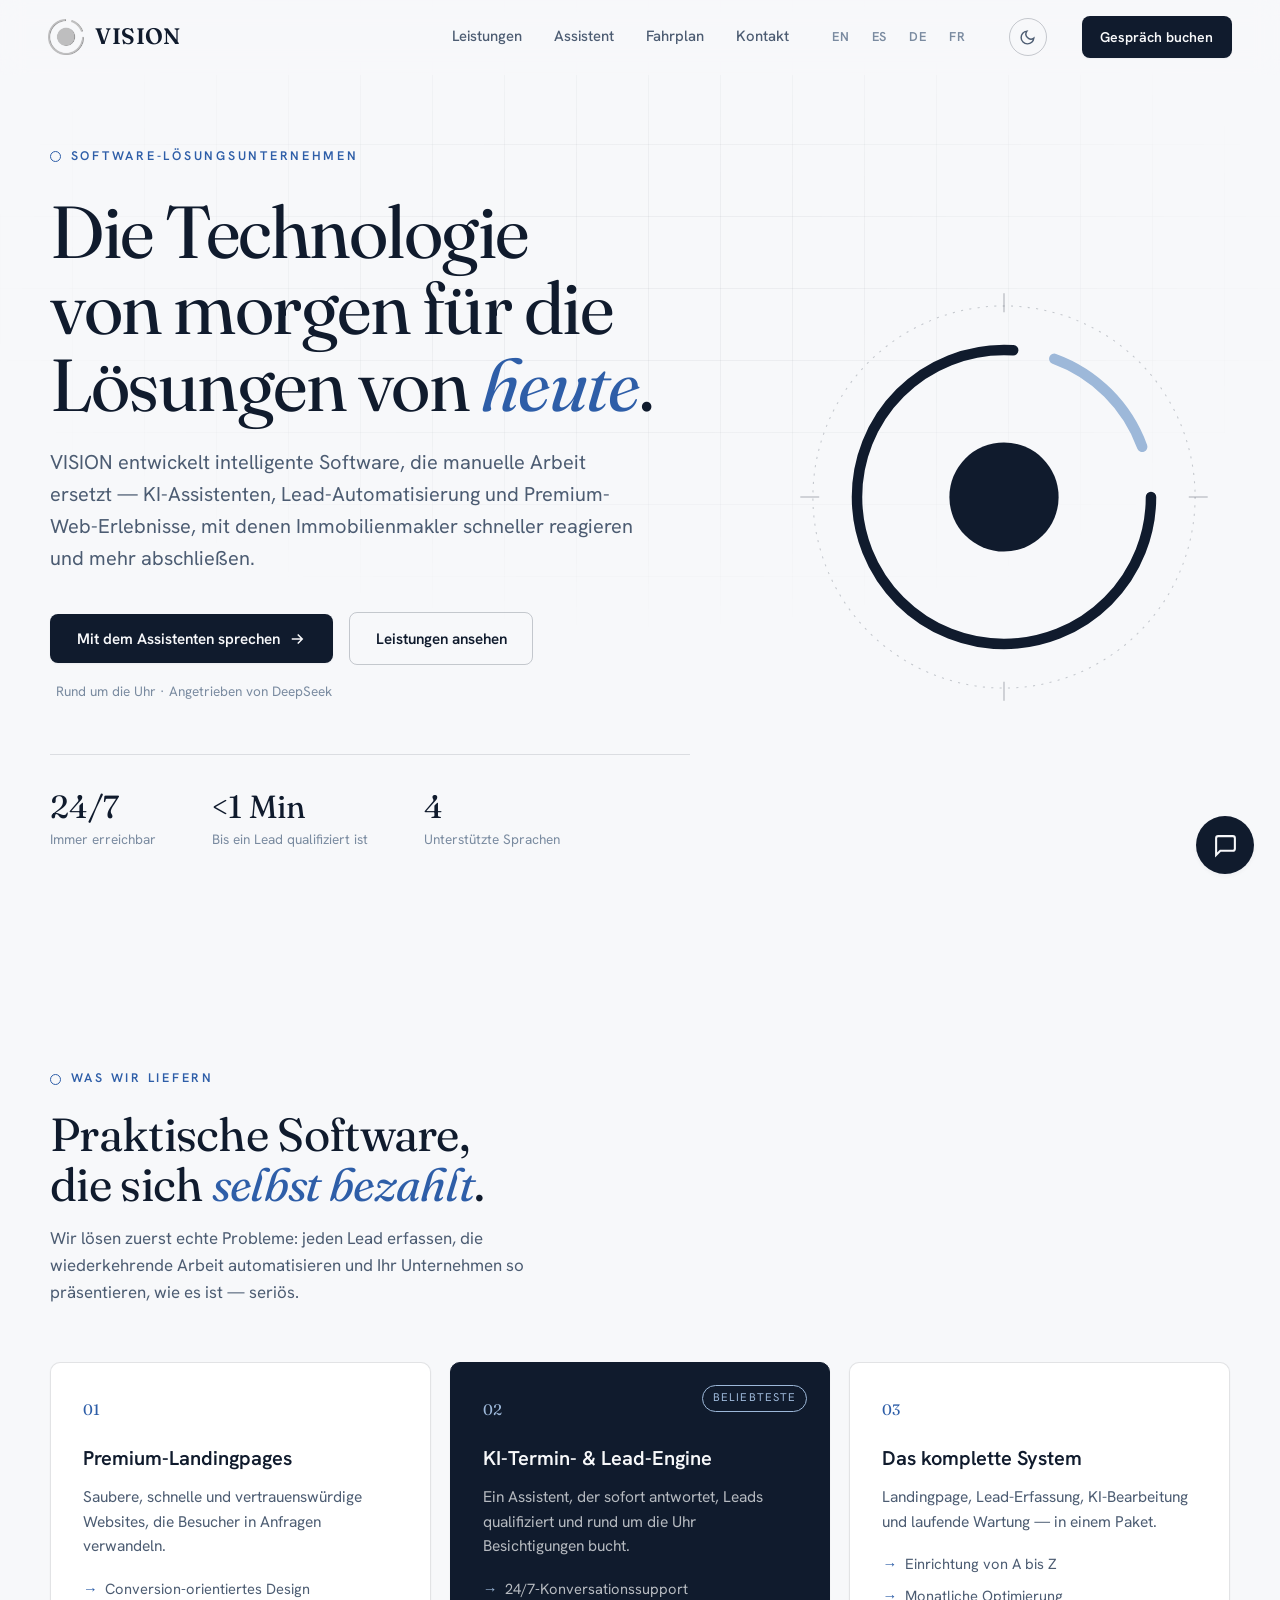
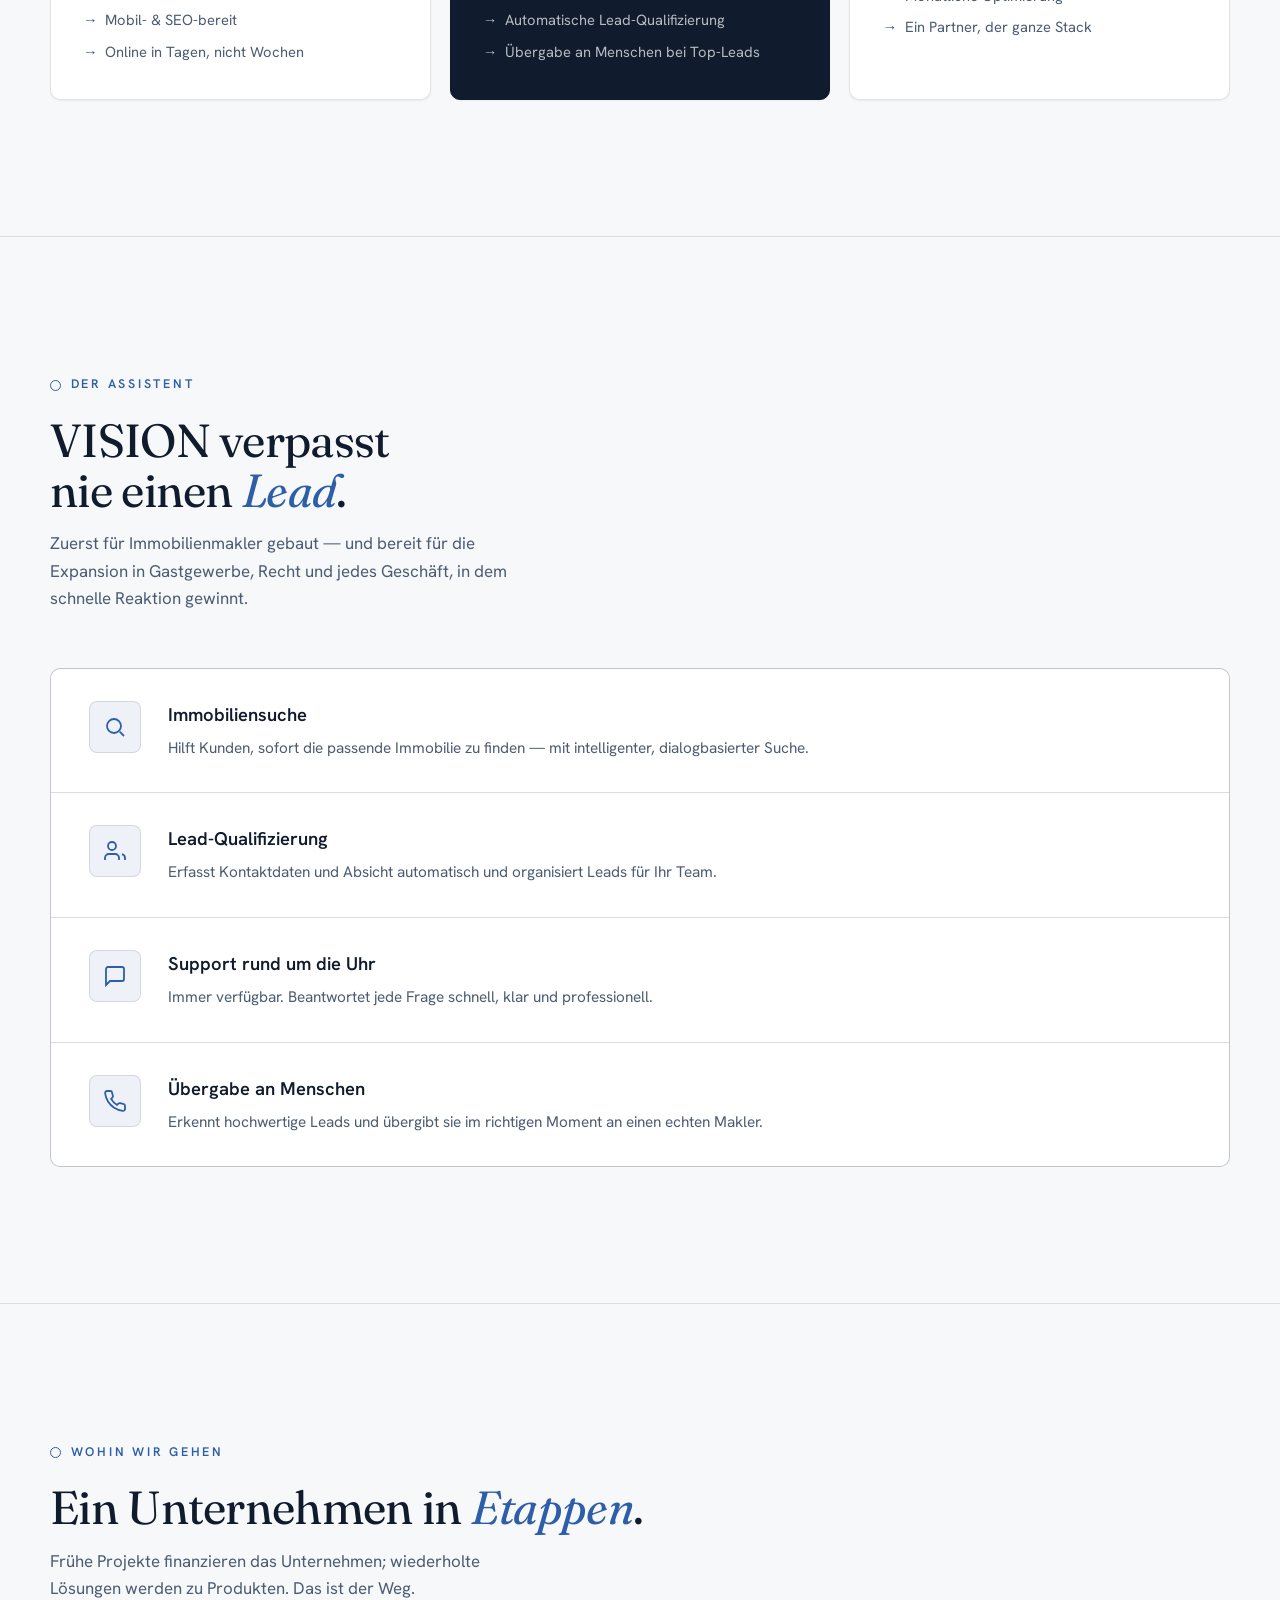
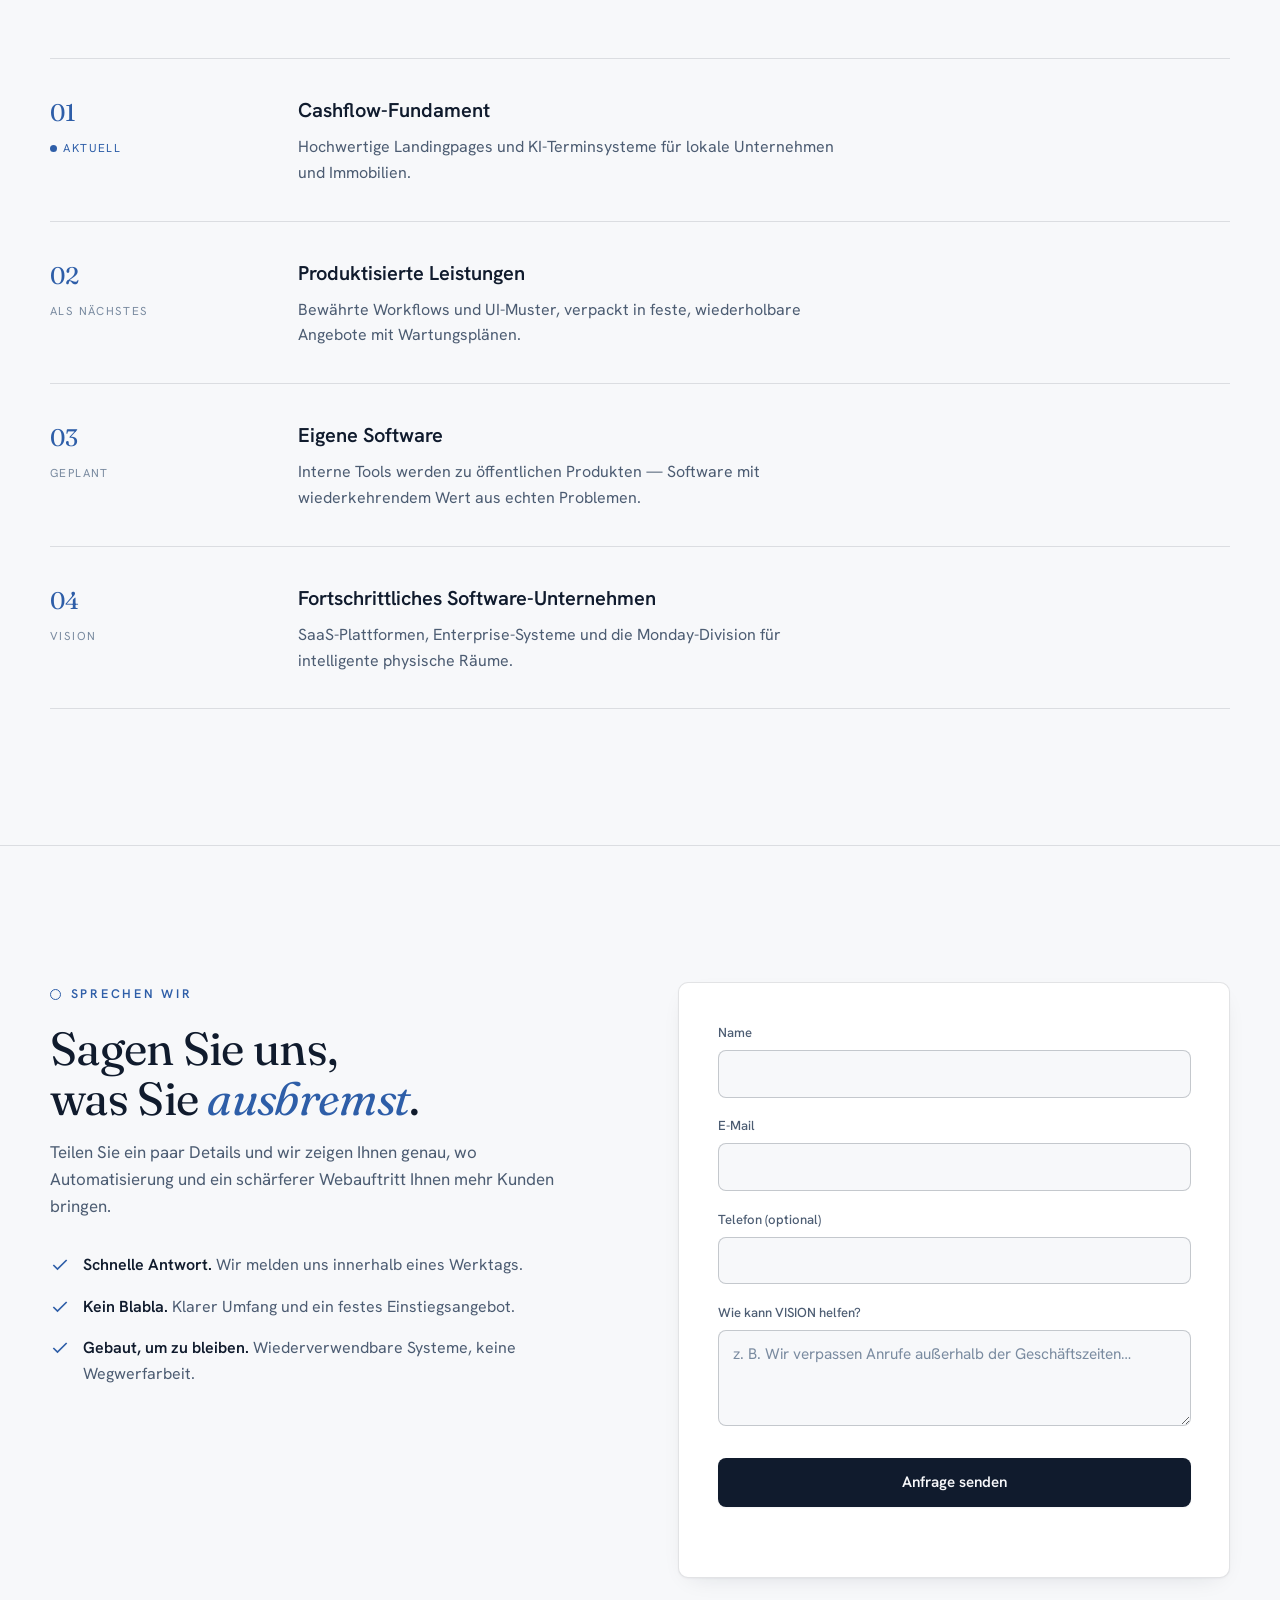
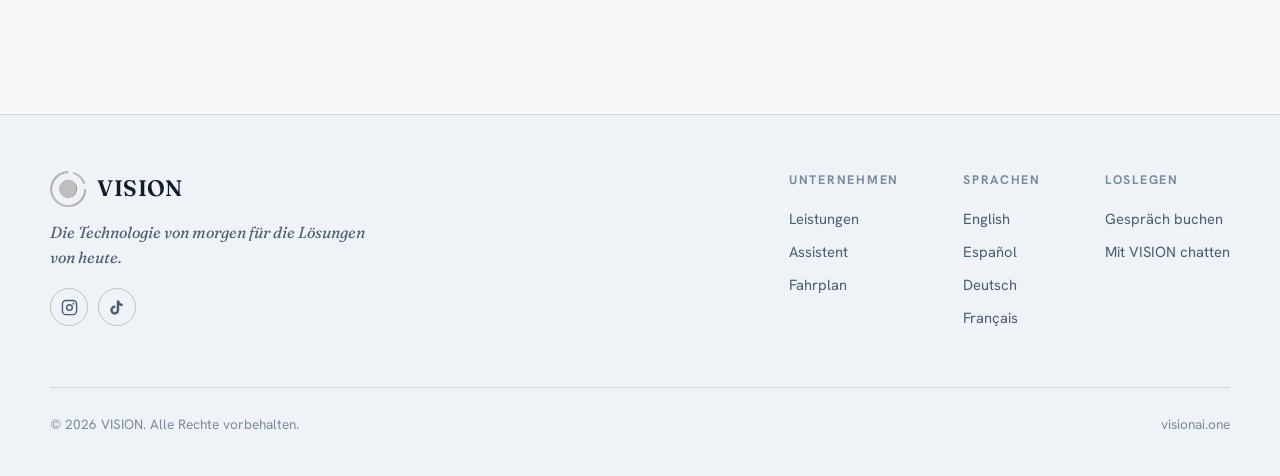
==== commit 93c48690: "Upgraded web design" ====
--- a/de/index.html
+++ b/de/index.html
@@ -6,12 +6,39 @@
   <title>VISION — Die Technologie von morgen für die Lösungen von heute</title>
   <meta name="description" content="VISION entwickelt Software, die Zeit spart, die Conversion steigert und manuelle Arbeit automatisiert. KI-Assistenten und Premium-Web-Erlebnisse für Immobilienmakler." />
   <meta name="theme-color" content="#f7f8fa" />
-  <script>document.documentElement.classList.add('js');try{document.documentElement.setAttribute('data-theme', localStorage.getItem('vision_theme')==='dark'?'dark':'light');}catch(e){}</script>
+  <script>try{document.documentElement.setAttribute('data-theme', localStorage.getItem('vision_theme')==='dark'?'dark':'light');}catch(e){}</script>
+
+  <!-- Canonical + language alternates -->
+  <link rel="canonical" href="https://visionai.one/de/" />
+  <link rel="alternate" hreflang="en" href="https://visionai.one/" />
+  <link rel="alternate" hreflang="es" href="https://visionai.one/es/" />
+  <link rel="alternate" hreflang="de" href="https://visionai.one/de/" />
+  <link rel="alternate" hreflang="fr" href="https://visionai.one/fr/" />
+  <link rel="alternate" hreflang="x-default" href="https://visionai.one/" />
 
   <meta property="og:title" content="VISION — Die Technologie von morgen für die Lösungen von heute" />
   <meta property="og:description" content="KI-Terminautomatisierung, Lead-Qualifizierung und Premium-Landingpages für lokale Unternehmen und Immobilien." />
   <meta property="og:type" content="website" />
   <meta property="og:url" content="https://visionai.one/de/" />
+  <meta property="og:locale" content="de_DE" />
+  <meta property="og:image" content="https://visionai.one/assets/images/logos/VISION-NewLogoLarge.png" />
+  <meta name="twitter:card" content="summary" />
+  <meta name="twitter:image" content="https://visionai.one/assets/images/logos/VISION-NewLogoLarge.png" />
+
+  <!-- Structured data -->
+  <script type="application/ld+json">
+  {
+    "@context": "https://schema.org",
+    "@type": "Organization",
+    "name": "VISION",
+    "url": "https://visionai.one/",
+    "logo": "https://visionai.one/assets/images/logos/VISION-NewLogoLarge.png",
+    "sameAs": [
+      "https://www.instagram.com/visionai_labs",
+      "https://www.tiktok.com/@visionai_labs"
+    ]
+  }
+  </script>
 
   <link rel="shortcut icon" href="../assets/images/favicon/favicon.ico?v=7" type="image/x-icon">
   <link rel="icon" type="image/png" sizes="16x16" href="../assets/images/favicon/favicon-16x16.png?v=7">
@@ -20,6 +47,8 @@
   <link rel="manifest" href="../assets/data/site.webmanifest?v=7">
 
 
+  <link rel="preload" href="../dependencies/fonts/fraunces-400-normal-latin.woff2" as="font" type="font/woff2" crossorigin>
+  <link rel="preload" href="../dependencies/fonts/hankengrotesk-400-normal-latin.woff2" as="font" type="font/woff2" crossorigin>
   <link rel="stylesheet" href="../dependencies/css/fonts.css">
   <link rel="stylesheet" href="../dependencies/css/styles.css">
 </head>
@@ -27,11 +56,11 @@
 <body>
   <header class="nav">
     <a class="nav-logo" href="../de/index.html">
-      <img src="../assets/images/logos/VISION-NewLogo.png" alt="VISION" class="nav-logo-img">
+      <img src="../assets/images/logos/VISION-NewLogo.png" alt="" width="36" height="36" class="nav-logo-img">
       VISION
     </a>
     <div class="nav-cluster">
-      <nav class="nav-links">
+      <nav class="nav-links" id="navLinks">
         <a href="#services">Leistungen</a>
         <a href="#capabilities">Assistent</a>
         <a href="#roadmap">Fahrplan</a>
@@ -40,7 +69,7 @@
       <div class="lang-switch" aria-label="Sprache">
         <a href="../index.html">EN</a>
         <a href="../es/index.html">ES</a>
-        <a href="../de/index.html" aria-current="true">DE</a>
+        <a href="../de/index.html" aria-current="page">DE</a>
         <a href="../fr/index.html">FR</a>
       </div>
       <button id="themeToggle" class="theme-toggle" type="button" aria-label="Zwischen hellem und dunklem Design wechseln">
@@ -48,7 +77,10 @@
         <svg class="icon-sun" viewBox="0 0 24 24" fill="none" stroke="currentColor" stroke-width="2" aria-hidden="true"><circle cx="12" cy="12" r="4"/><path d="M12 2v2M12 20v2M4.93 4.93l1.41 1.41M17.66 17.66l1.41 1.41M2 12h2M20 12h2M4.93 19.07l1.41-1.41M17.66 6.34l1.41-1.41"/></svg>
       </button>
       <a class="btn btn-primary btn-sm" href="#contact">Gespräch buchen</a>
-    </div>
+      <button id="navToggle" class="nav-toggle" type="button" aria-label="Menü öffnen" aria-expanded="false" aria-controls="navLinks">
+        <svg class="icon-menu" viewBox="0 0 24 24" fill="none" stroke="currentColor" stroke-width="2" aria-hidden="true"><path d="M4 7h16M4 12h16M4 17h16"/></svg>
+        <svg class="icon-close" viewBox="0 0 24 24" fill="none" stroke="currentColor" stroke-width="2" aria-hidden="true"><path d="M6 6l12 12M18 6L6 18"/></svg>
+      </button>    </div>
   </header>
 
   <section class="hero">
@@ -64,7 +96,7 @@
       <div class="hero-actions reveal">
         <button class="btn btn-primary" data-open-chat>
           Mit dem Assistenten sprechen
-          <svg width="18" height="18" viewBox="0 0 24 24" fill="none" stroke="currentColor" stroke-width="2"><path d="M5 12h14M13 6l6 6-6 6"/></svg>
+          <svg width="18" height="18" viewBox="0 0 24 24" fill="none" stroke="currentColor" stroke-width="2" aria-hidden="true"><path d="M5 12h14M13 6l6 6-6 6"/></svg>
         </button>
         <a class="btn btn-ghost" href="#services">Leistungen ansehen</a>
         <span class="hero-note">Rund um die Uhr · Angetrieben von DeepSeek</span>
@@ -149,19 +181,19 @@
 
       <div class="caps reveal">
         <div class="cap">
-          <div class="cap-icon"><svg viewBox="0 0 24 24" fill="none" stroke="currentColor" stroke-width="1.8"><path d="m21 21-4.3-4.3"/><circle cx="11" cy="11" r="7"/></svg></div>
+          <div class="cap-icon"><svg viewBox="0 0 24 24" fill="none" stroke="currentColor" stroke-width="1.8" aria-hidden="true"><path d="m21 21-4.3-4.3"/><circle cx="11" cy="11" r="7"/></svg></div>
           <div><h3>Immobiliensuche</h3><p>Hilft Kunden, sofort die passende Immobilie zu finden — mit intelligenter, dialogbasierter Suche.</p></div>
         </div>
         <div class="cap">
-          <div class="cap-icon"><svg viewBox="0 0 24 24" fill="none" stroke="currentColor" stroke-width="1.8"><path d="M16 21v-2a4 4 0 0 0-4-4H6a4 4 0 0 0-4 4v2"/><circle cx="9" cy="7" r="4"/><path d="M22 21v-2a4 4 0 0 0-3-3.87"/></svg></div>
+          <div class="cap-icon"><svg viewBox="0 0 24 24" fill="none" stroke="currentColor" stroke-width="1.8" aria-hidden="true"><path d="M16 21v-2a4 4 0 0 0-4-4H6a4 4 0 0 0-4 4v2"/><circle cx="9" cy="7" r="4"/><path d="M22 21v-2a4 4 0 0 0-3-3.87"/></svg></div>
           <div><h3>Lead-Qualifizierung</h3><p>Erfasst Kontaktdaten und Absicht automatisch und organisiert Leads für Ihr Team.</p></div>
         </div>
         <div class="cap">
-          <div class="cap-icon"><svg viewBox="0 0 24 24" fill="none" stroke="currentColor" stroke-width="1.8"><path d="M21 15a2 2 0 0 1-2 2H7l-4 4V5a2 2 0 0 1 2-2h14a2 2 0 0 1 2 2z"/></svg></div>
+          <div class="cap-icon"><svg viewBox="0 0 24 24" fill="none" stroke="currentColor" stroke-width="1.8" aria-hidden="true"><path d="M21 15a2 2 0 0 1-2 2H7l-4 4V5a2 2 0 0 1 2-2h14a2 2 0 0 1 2 2z"/></svg></div>
           <div><h3>Support rund um die Uhr</h3><p>Immer verfügbar. Beantwortet jede Frage schnell, klar und professionell.</p></div>
         </div>
         <div class="cap">
-          <div class="cap-icon"><svg viewBox="0 0 24 24" fill="none" stroke="currentColor" stroke-width="1.8"><path d="M22 16.92v3a2 2 0 0 1-2.18 2 19.79 19.79 0 0 1-8.63-3.07 19.5 19.5 0 0 1-6-6 19.79 19.79 0 0 1-3.07-8.67A2 2 0 0 1 4.11 2h3a2 2 0 0 1 2 1.72c.13.96.36 1.9.7 2.81a2 2 0 0 1-.45 2.11L8.09 9.91a16 16 0 0 0 6 6l1.27-1.27a2 2 0 0 1 2.11-.45c.91.34 1.85.57 2.81.7A2 2 0 0 1 22 16.92z"/></svg></div>
+          <div class="cap-icon"><svg viewBox="0 0 24 24" fill="none" stroke="currentColor" stroke-width="1.8" aria-hidden="true"><path d="M22 16.92v3a2 2 0 0 1-2.18 2 19.79 19.79 0 0 1-8.63-3.07 19.5 19.5 0 0 1-6-6 19.79 19.79 0 0 1-3.07-8.67A2 2 0 0 1 4.11 2h3a2 2 0 0 1 2 1.72c.13.96.36 1.9.7 2.81a2 2 0 0 1-.45 2.11L8.09 9.91a16 16 0 0 0 6 6l1.27-1.27a2 2 0 0 1 2.11-.45c.91.34 1.85.57 2.81.7A2 2 0 0 1 22 16.92z"/></svg></div>
           <div><h3>Übergabe an Menschen</h3><p>Erkennt hochwertige Leads und übergibt sie im richtigen Moment an einen echten Makler.</p></div>
         </div>
       </div>
@@ -205,9 +237,9 @@
         <p class="section-sub">Teilen Sie ein paar Details und wir zeigen Ihnen genau, wo Automatisierung und
           ein schärferer Webauftritt Ihnen mehr Kunden bringen.</p>
         <ul class="contact-points">
-          <li><svg viewBox="0 0 24 24" fill="none" stroke="currentColor" stroke-width="2"><path d="M20 6 9 17l-5-5"/></svg><span><b>Schnelle Antwort.</b> Wir melden uns innerhalb eines Werktags.</span></li>
-          <li><svg viewBox="0 0 24 24" fill="none" stroke="currentColor" stroke-width="2"><path d="M20 6 9 17l-5-5"/></svg><span><b>Kein Blabla.</b> Klarer Umfang und ein festes Einstiegsangebot.</span></li>
-          <li><svg viewBox="0 0 24 24" fill="none" stroke="currentColor" stroke-width="2"><path d="M20 6 9 17l-5-5"/></svg><span><b>Gebaut, um zu bleiben.</b> Wiederverwendbare Systeme, keine Wegwerfarbeit.</span></li>
+          <li><svg viewBox="0 0 24 24" fill="none" stroke="currentColor" stroke-width="2" aria-hidden="true"><path d="M20 6 9 17l-5-5"/></svg><span><b>Schnelle Antwort.</b> Wir melden uns innerhalb eines Werktags.</span></li>
+          <li><svg viewBox="0 0 24 24" fill="none" stroke="currentColor" stroke-width="2" aria-hidden="true"><path d="M20 6 9 17l-5-5"/></svg><span><b>Kein Blabla.</b> Klarer Umfang und ein festes Einstiegsangebot.</span></li>
+          <li><svg viewBox="0 0 24 24" fill="none" stroke="currentColor" stroke-width="2" aria-hidden="true"><path d="M20 6 9 17l-5-5"/></svg><span><b>Gebaut, um zu bleiben.</b> Wiederverwendbare Systeme, keine Wegwerfarbeit.</span></li>
         </ul>
       </div>
 
@@ -240,7 +272,14 @@
         <div class="footer-brand">
           <a class="nav-logo" href="../de/index.html"><img src="../assets/images/logos/VISION-NewLogo.png" alt="" width="36" height="36" class="nav-logo-img"> VISION</a>
           <p class="motto">Die Technologie von morgen für die Lösungen von heute.</p>
-        </div>
+          <div class="social-links">
+            <a href="https://www.instagram.com/visionai_labs" target="_blank" rel="noopener" aria-label="VISION auf Instagram">
+              <svg viewBox="0 0 24 24" fill="none" stroke="currentColor" stroke-width="2" aria-hidden="true"><rect x="2" y="2" width="20" height="20" rx="5"/><circle cx="12" cy="12" r="4"/><circle cx="17.5" cy="6.5" r="0.5" fill="currentColor"/></svg>
+            </a>
+            <a href="https://www.tiktok.com/@visionai_labs" target="_blank" rel="noopener" aria-label="VISION auf TikTok">
+              <svg viewBox="0 0 24 24" fill="currentColor" aria-hidden="true"><path d="M19.59 6.69a4.83 4.83 0 0 1-3.77-4.25V2h-3.45v13.67a2.89 2.89 0 0 1-5.2 1.74 2.89 2.89 0 0 1 2.31-4.64 2.93 2.93 0 0 1 .88.13V9.4a6.84 6.84 0 0 0-1-.05A6.33 6.33 0 0 0 5 20.1a6.34 6.34 0 0 0 10.86-4.43v-7a8.16 8.16 0 0 0 4.77 1.52v-3.4a4.85 4.85 0 0 1-1-.1z"/></svg>
+            </a>
+          </div>        </div>
         <div class="footer-cols">
           <div class="footer-col">
             <h4>Unternehmen</h4>
@@ -269,11 +308,11 @@
     </div>
   </footer>
 
-  <button id="chatFab" class="chat-fab" aria-label="VISION-Assistent öffnen">
-    <svg viewBox="0 0 24 24" fill="none" stroke="currentColor" stroke-width="2"><path d="M21 15a2 2 0 0 1-2 2H7l-4 4V5a2 2 0 0 1 2-2h14a2 2 0 0 1 2 2z"/></svg>
+  <button id="chatFab" class="chat-fab" aria-label="VISION-Assistent öffnen" aria-expanded="false" aria-controls="chatWidget">
+    <svg viewBox="0 0 24 24" fill="none" stroke="currentColor" stroke-width="2" aria-hidden="true"><path d="M21 15a2 2 0 0 1-2 2H7l-4 4V5a2 2 0 0 1 2-2h14a2 2 0 0 1 2 2z"/></svg>
   </button>
 
-  <div id="chatWidget" class="chat-widget hidden" role="dialog" aria-label="VISION-Assistent">
+  <div id="chatWidget" class="chat-widget hidden" role="dialog" aria-modal="true" aria-label="VISION-Assistent">
     <div class="chat-header">
       <div class="chat-avatar">V</div>
       <div>
@@ -282,11 +321,11 @@
       </div>
       <button id="chatClose" class="chat-close" aria-label="Schließen">✕</button>
     </div>
-    <div class="chat-messages" id="chatMessages"></div>
+    <div class="chat-messages" id="chatMessages" role="log" aria-live="polite"></div>
     <div class="chat-input-row">
       <input type="text" id="chatInput" placeholder="Nach einer Immobilie fragen…" autocomplete="off">
       <button id="chatSend" class="chat-send" aria-label="Senden">
-        <svg viewBox="0 0 24 24" fill="none" stroke="currentColor" stroke-width="2"><path d="M22 2 11 13M22 2l-7 20-4-9-9-4 20-7z"/></svg>
+        <svg viewBox="0 0 24 24" fill="none" stroke="currentColor" stroke-width="2" aria-hidden="true"><path d="M22 2 11 13M22 2l-7 20-4-9-9-4 20-7z"/></svg>
       </button>
     </div>
   </div>
--- a/dependencies/css/styles.css
+++ b/dependencies/css/styles.css
@@ -134,6 +134,9 @@
   border-radius: 50%;
   flex-shrink: 0;
 }
+
+/* Anchor jumps land below the fixed header. */
+section[id] { scroll-margin-top: 84px; }
 
 .section { position: relative; padding: clamp(5rem, 11vw, 8.5rem) 0; }
 .section + .section { border-top: 1px solid var(--line); }
@@ -204,6 +207,23 @@
 }
 .nav-links a:hover { color: var(--ink); }
 .nav-links a:hover::after { transform: scaleX(1); }
+
+/* Hamburger — hidden on desktop, shown ≤860px */
+.nav-toggle {
+  display: none;
+  width: 40px; height: 40px;
+  place-items: center;
+  background: transparent;
+  border: 1px solid var(--line-strong);
+  border-radius: var(--radius-sm);
+  color: var(--ink);
+  cursor: pointer;
+}
+.nav-toggle svg { width: 18px; height: 18px; }
+.nav-toggle .icon-close { display: none; }
+.nav-open .nav-toggle .icon-menu { display: none; }
+.nav-open .nav-toggle .icon-close { display: block; }
+body.nav-locked { overflow: hidden; }
 
 .lang-switch { display: flex; gap: 0.4rem; font-size: 0.8rem; }
 .lang-switch a {
@@ -575,6 +595,19 @@
 .footer-col h4 { font-size: 0.78rem; letter-spacing: 0.14em; text-transform: uppercase; color: var(--muted-2); margin-bottom: 1rem; }
 .footer-col a { display: block; color: var(--muted); font-size: 0.92rem; margin-bottom: 0.6rem; transition: color 0.15s var(--ease); }
 .footer-col a:hover { color: var(--accent); }
+
+/* Social links (footer brand block) */
+.social-links { display: flex; gap: 0.6rem; margin-top: 1.1rem; }
+.social-links a {
+  width: 38px; height: 38px;
+  display: grid; place-items: center;
+  border: 1px solid var(--line-strong);
+  border-radius: 50%;
+  color: var(--muted);
+  transition: color 0.15s var(--ease), border-color 0.15s var(--ease);
+}
+.social-links a:hover { color: var(--accent); border-color: var(--accent); }
+.social-links svg { width: 17px; height: 17px; }
 .footer-bottom {
   margin-top: 3rem; padding-top: 1.6rem; border-top: 1px solid var(--line);
   display: flex; justify-content: space-between; flex-wrap: wrap; gap: 1rem;
@@ -706,7 +739,28 @@
 }
 @media (max-width: 860px) {
   .contact-grid { grid-template-columns: 1fr; }
-  .nav-links { display: none; }
+  .nav-toggle { display: grid; }
+  /* Mobile menu: full-width sheet under the fixed bar */
+  .nav-links {
+    display: none;
+    position: fixed;
+    top: 64px; left: 0; right: 0;
+    flex-direction: column;
+    gap: 0;
+    background: var(--bg);
+    border-bottom: 1px solid var(--line);
+    padding: 0.5rem 1.5rem 1rem;
+    box-shadow: var(--shadow-raise);
+  }
+  .nav-open .nav-links { display: flex; }
+  .nav-links a {
+    padding: 0.9rem 0.25rem;
+    font-size: 1.05rem;
+    color: var(--ink);
+    border-bottom: 1px solid var(--line);
+  }
+  .nav-links a:last-child { border-bottom: none; }
+  .nav-links a::after { display: none; }
 }
 @media (max-width: 560px) {
   .cap { grid-template-columns: 1fr; gap: 0.8rem; }
